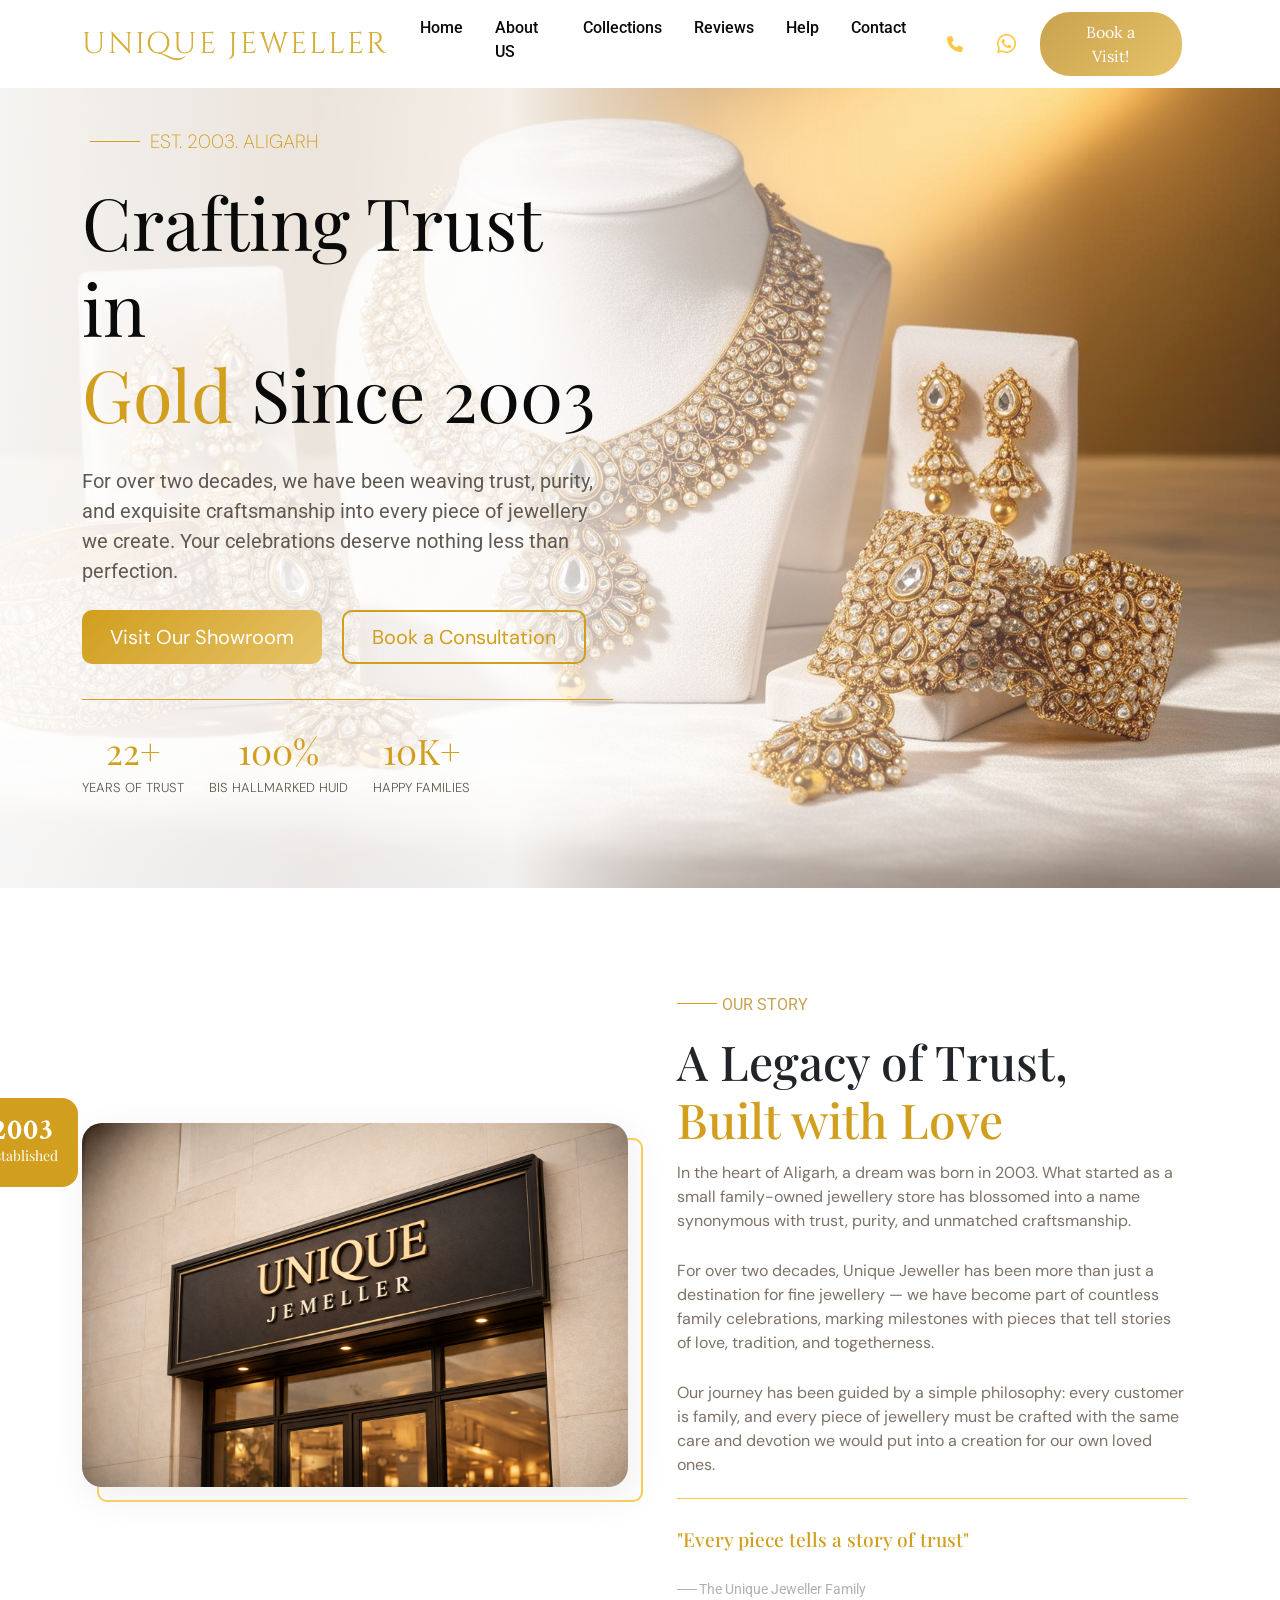
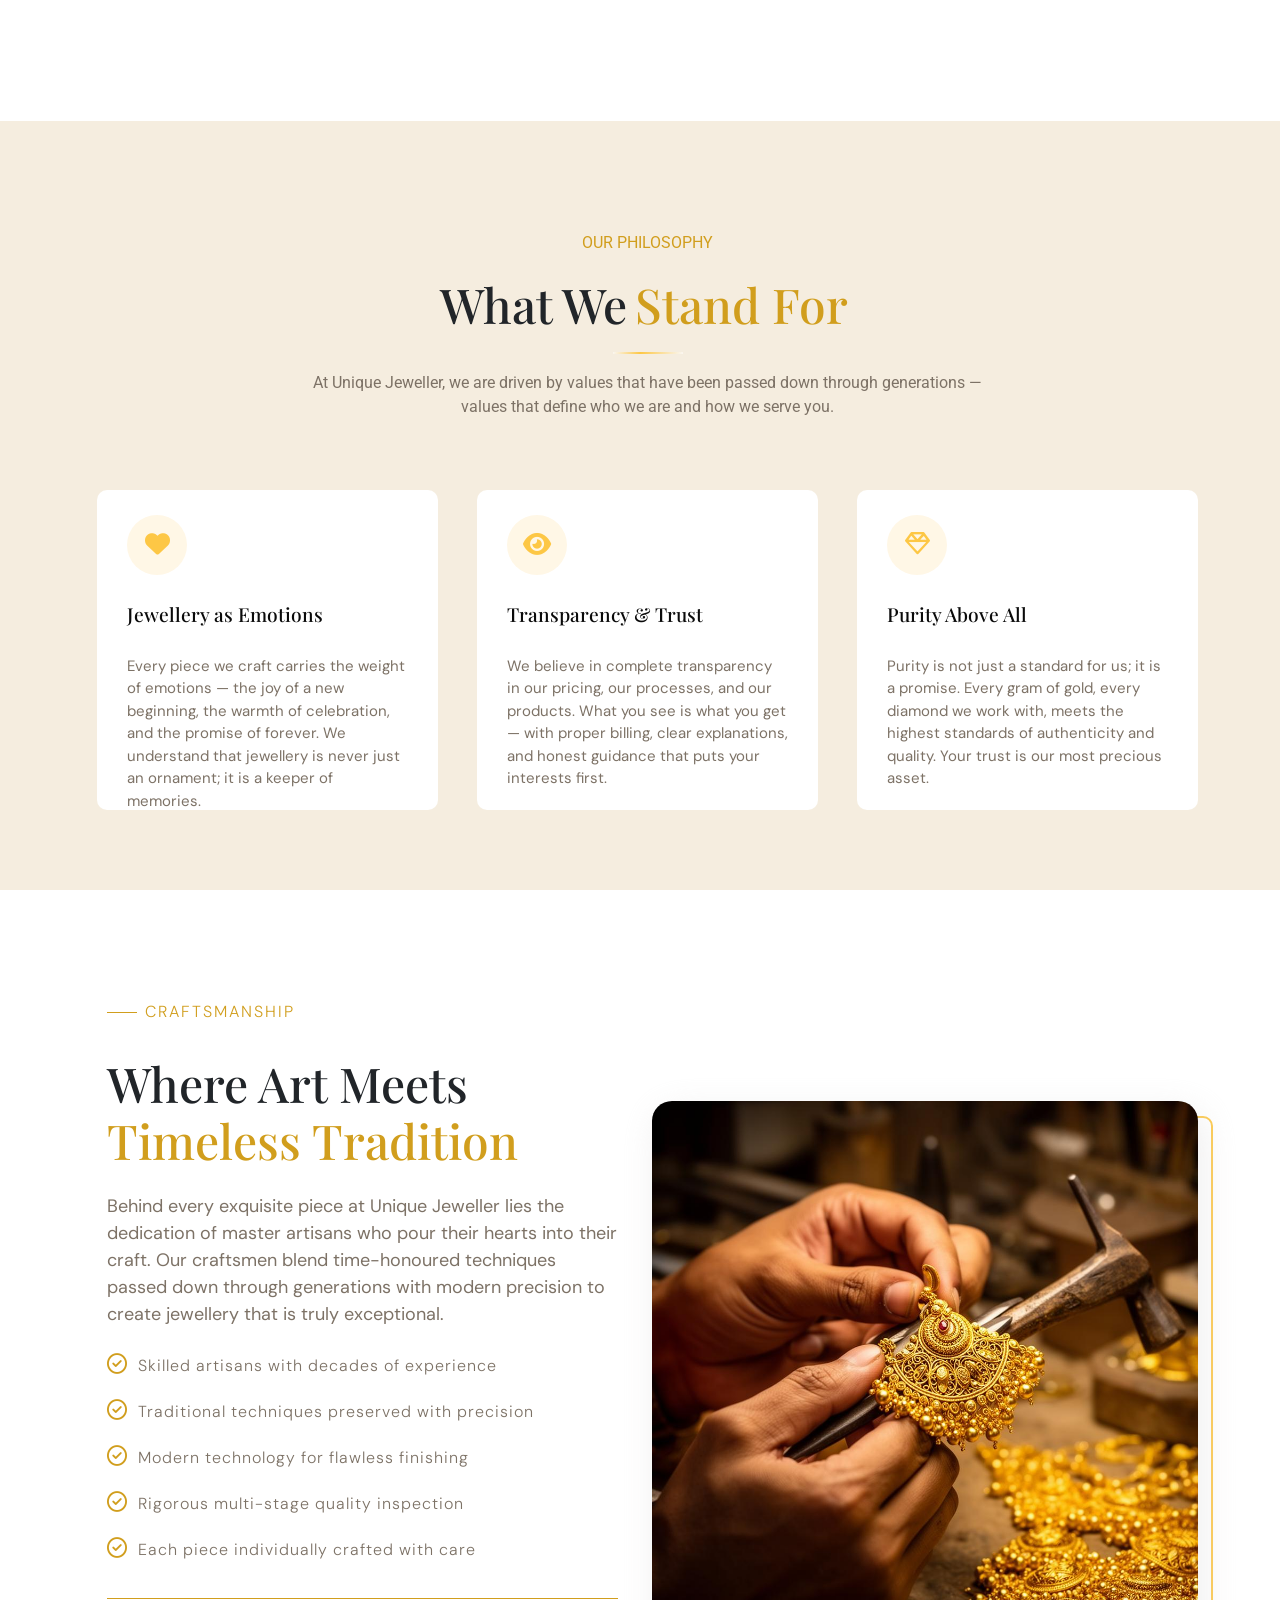
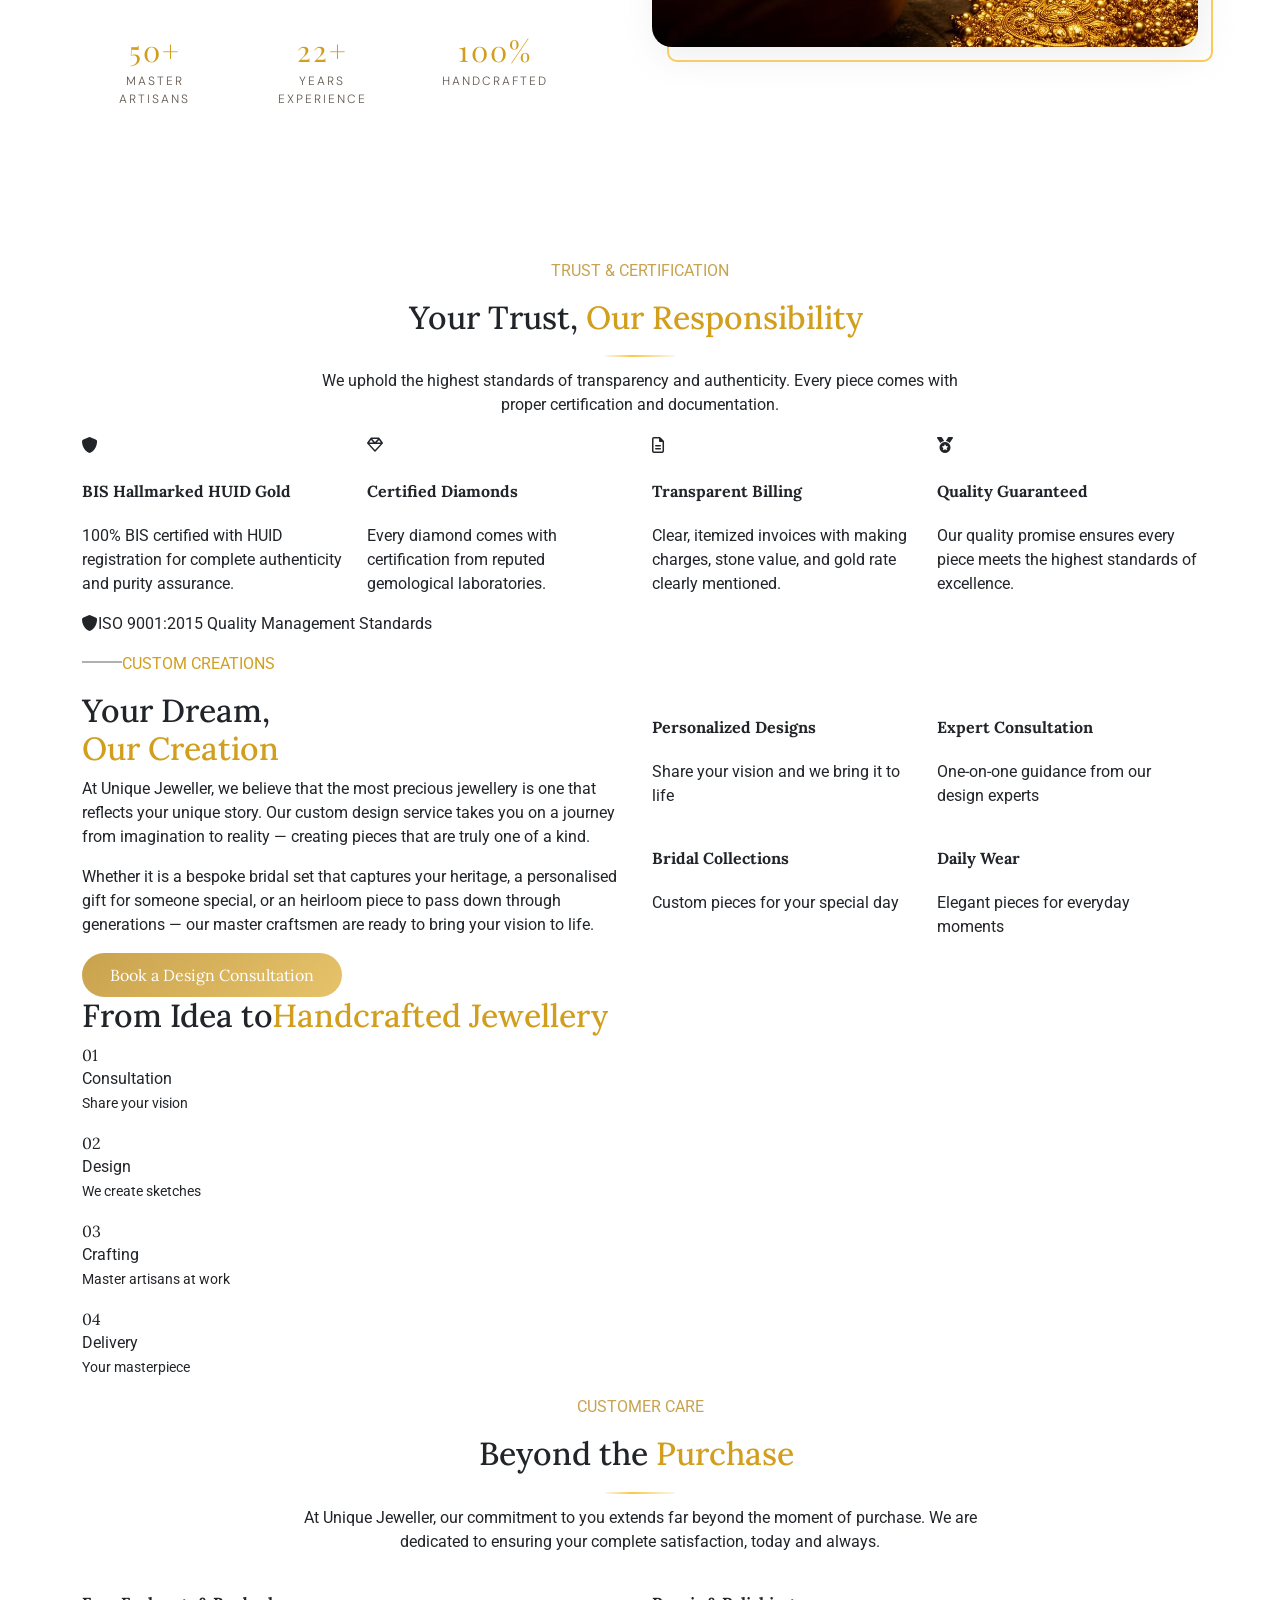
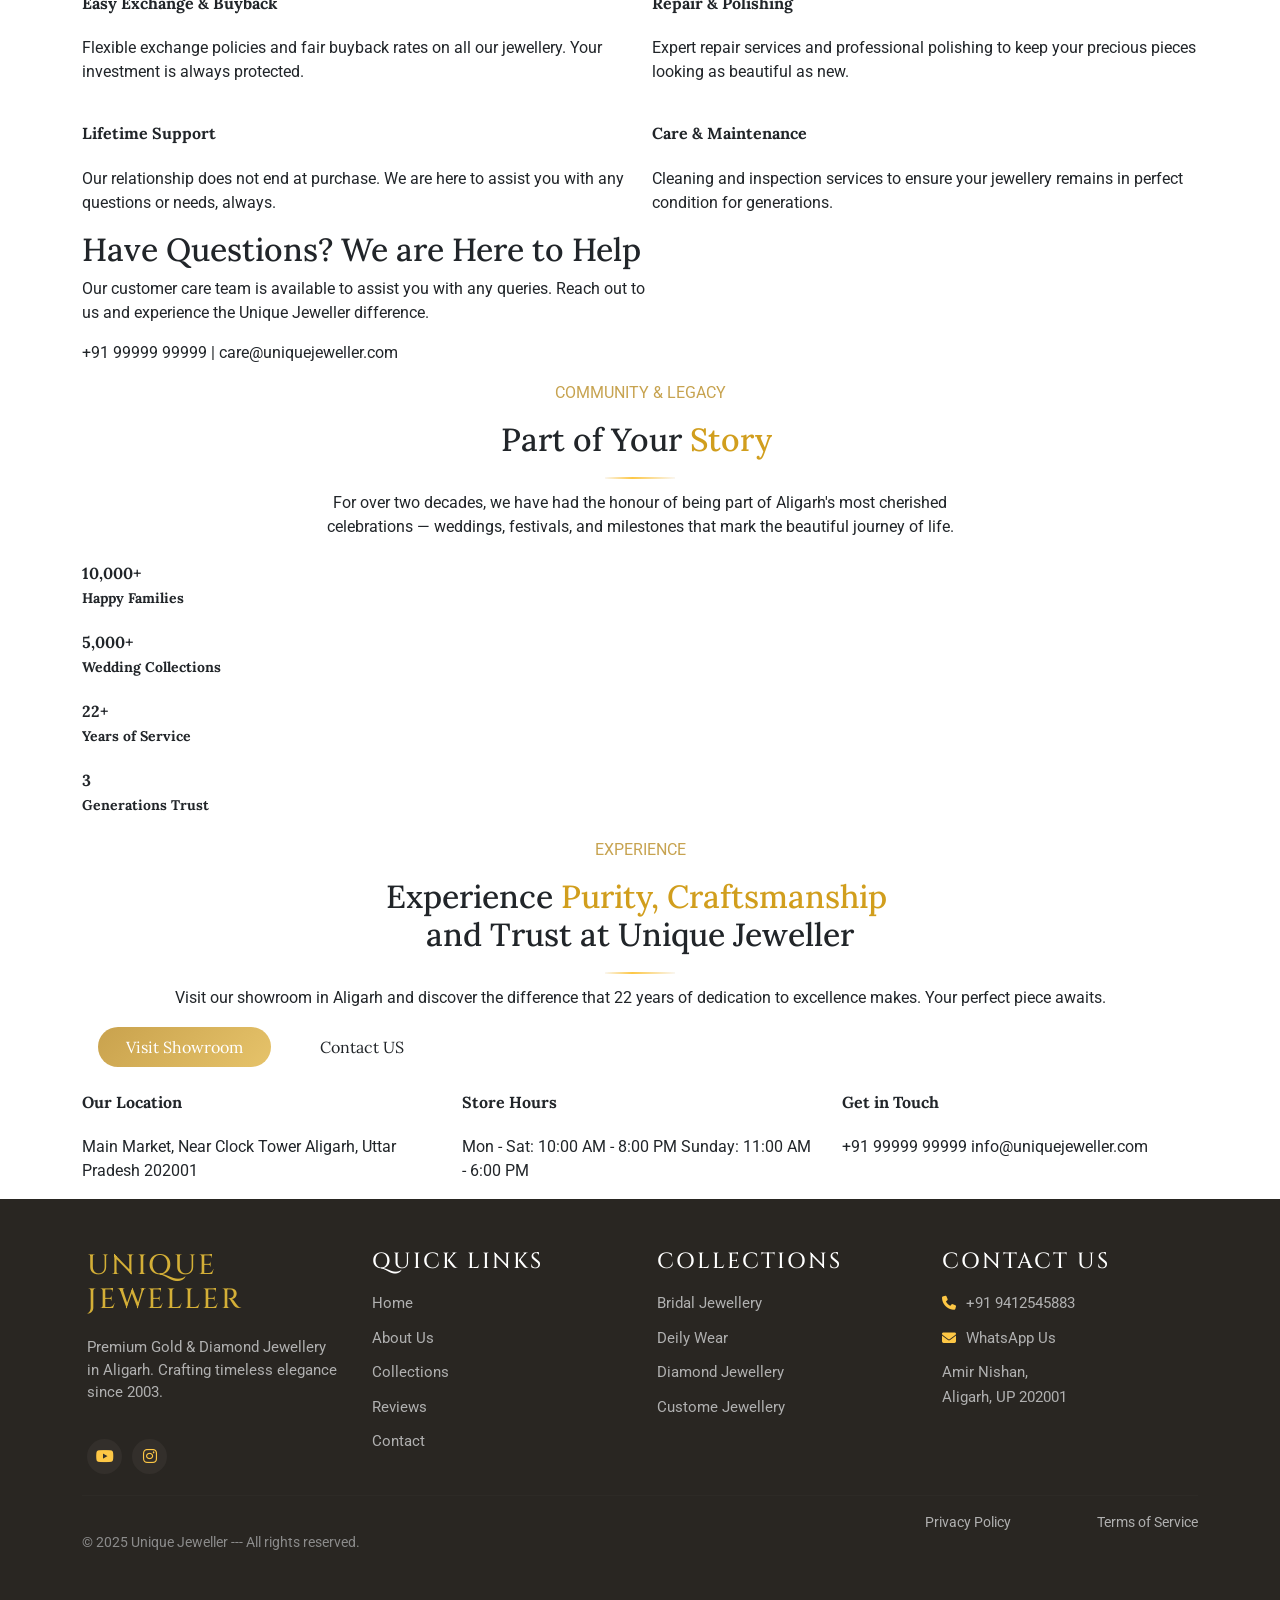
==== aboutus.html @ 2f1a4402 "new update" ====
<!DOCTYPE html>
<html lang="en">

<head>
  <meta charset="UTF-8">
  <meta name="viewport" content="width=device-width, initial-scale=1.0">
  <title>Unique Jeweller</title>
  <!-- bootstrap css  -->
  <link rel="stylesheet" href="./css/bootstrap.min.css">
  <!-- Font Awesome CDN  -->
  <link rel="stylesheet" href="https://cdnjs.cloudflare.com/ajax/libs/font-awesome/6.5.1/css/all.min.css">
  <!-- Custome CSS  -->
  <link rel="stylesheet" href="./css/style.css">
  <!-- Google Font  -->
  <link href="https://fonts.googleapis.com/css2?family=Cinzel:wght@400;600;700&family=Lora:wght@400;500&display=swap"
    rel="stylesheet">
  <!-- <link rel="preconnect" href="https://fonts.googleapis.com"> -->
  <link rel="preconnect" href="https://fonts.gstatic.com" crossorigin>
  <link
    href="https://fonts.googleapis.com/css2?family=Playfair+Display:ital,wght@0,400..900;1,400..900&family=Roboto:ital,wght@0,100..900;1,100..900&display=swap"
    rel="stylesheet">
  <link
    href="https://fonts.googleapis.com/css2?family=Crimson+Text:ital,wght@0,400;0,600;0,700;1,400;1,600;1,700&family=Pacifico&family=Playfair+Display:ital,wght@0,400..900;1,400..900&family=Roboto:ital,wght@0,100..900;1,100..900&display=swap"
    rel="stylesheet">

</head>

<body>
  <!-- Navbar  -->
  <nav class="navbar navbar-expand-lg fixed-top menu">
    <div class="container">
      <!-- logo -->
      <a class="navbar-brand logo" href="index.html">Unique Jeweller</a>
      <!-- toggle button -->
      <button class="navbar-toggler shadow-none border-0" type="button" data-bs-toggle="offcanvas"
        data-bs-target="#offcanvasNavbar" aria-controls="offcanvasNavbar" aria-label="Toggle navigation">
        <span class="navbar-toggler-icon"></span>
      </button>
      <!-- sidebar  -->
      <div class="offcanvas sidebar offcanvas-start" tabindex="-1" id="offcanvasNavbar"
        aria-labelledby="offcanvasNavbarLabel">
        <!-- sidebar header  -->
        <div class="offcanvas-header text-dark border-bottom">
          <h5 class="offcanvas-title logo" id="offcanvasNavbarLabel">Unique Jeweller</h5>
          <button type="button" class="btn-close golden" data-bs-dismiss="offcanvas" aria-label="Close"></button>
        </div>
        <!-- sidebar body  -->
        <div class="offcanvas-body">
          <ul class="navbar-nav justify-content-center flex-grow-1 pe-3">
            <li class="nav-item">
              <a class="nav-link mx-2" href="https://www.uniquejeweller.in">Home</a>
            </li>
            <li class="nav-item">
              <a class="nav-link mx-2" href="#aboutus">About US</a>
            </li>
            <li class="nav-item">
              <a class="nav-link mx-2" href="collections.html">Collections</a>
            </li>
            <li class="nav-item">
              <a class="nav-link mx-2" href="#reviews">Reviews</a>
            </li>
            <li class="nav-item">
              <a class="nav-link mx-2" href="#help">Help</a>
            </li>
            <li class="nav-item">
              <a class="nav-link mx-2" href="#contact">Contact</a>
            </li>
          </ul>
          <div class="d-flex align-items-lg-center justify-content-lg-center">
            <a href="tel:+919412545883" class="golden-icon d-flex justify-content-center align-items-center"
              type="submit">
              <i class="fa-solid fa-phone"></i>
            </a>
            <a href="https://wa.me/+919412545883?text=Hello%20Unique%20Jeweller,%20I%20want%20to%20enquire%20about%20jewellery"
              class="ms-3 golden-icon d-flex justify-content-center align-items-center" type="submit"
              style="font-size: 22px;">
              <i class="fa-brands fa-whatsapp"></i>
            </a>
          </div>
          <div class="d-flex align-items-lg-center justify-content-lg-center my-md-1 my-4">
            <a href="bookappointment.html" class="btn btn-golden mx-3 py-2">Book a Visit!</a>
          </div>
        </div>
      </div>
  </nav>
  <!-- Navbar End -->
  <!-- About Hero Section  -->
  <section class="about-hero">
    <div class="container about-container">
      <div class="row align-items-center">
        <div class="col-lg-6">
          <div class="about-hero-content">
            <p class="text-uppercase est"><span class="line"></span>Est. 2003. Aligarh</p>
            <h1 class="display-4 mb-4 golden">
              Crafting Trust in <br><span class="golden">Gold</span> Since 2003
            </h1>

            <p class="lead mb-4">
              For over two decades, we have been weaving trust, purity, and exquisite craftsmanship into every piece of
              jewellery we create. Your celebrations deserve nothing less than perfection.
            </p>

            <a href="https://www.google.com/maps/dir//Amir+Nishan,+Aligarh,+Uttar+Pradesh+202001/@30.3303503,78.0081109,15z/data=!4m8!4m7!1m0!1m5!1m1!1s0x3974a5ba114ba531:0xa2ebaacaaf89fecf!2m2!1d78.0837844!2d27.9034985?entry=ttu&g_ep=EgoyMDI1MTIwOS4wIKXMDSoASAFQAw%3D%3D"
              class="btn btn-golden me-3">Visit Our Showroom</a>
            <a href="./bookappointment.html" class="btn btn-outline-golden">Book a Consultation</a>
            <div class="bis">
              <p><span>22+</span><br>Years of Trust</p>
              <p><span>100%</span><br>bis hallmarked huid</p>
              <p><span>10K+</span><br>Happy Families</p>
            </div>

          </div>
        </div>
      </div>
    </div>
  </section>
  <!-- Hero Section End  -->
  <!-- about why choose us -->
  <section class="about-why-choose-us" id="aboutus">
    <div class="container">
      <div class="row d-flex align-items-center">
        <div class="col-lg-6 ">
          <div class="image-box position-relative">
            <img src="./images/firm.png" alt="Firm Unique Jeweller image">
            <div class="badge-top">
              <h5 class="mb-0 fw-bold">2003</h5>
              <small>Established</small>
            </div>
          </div>
        </div>
        <div class="col-lg-6">
          <div class="about-text">
            <p class="text-uppercase text-right golden"><span></span>Our Story</p>
            <h2 class="">A Legacy of Trust,<br><span class="dark-golden">Built with Love</span></h2>
            <div class="about-text-one">
              <p>In the heart of Aligarh, a dream was born in 2003. What started as a small family-owned jewellery store
                has blossomed into a name synonymous with trust, purity, and unmatched craftsmanship.</p>
              <p>For over two decades, Unique Jeweller has been more than just a destination for fine jewellery — we
                have become part of countless family celebrations, marking milestones with pieces that tell stories of
                love, tradition, and togetherness.</p>
              <p>Our journey has been guided by a simple philosophy: every customer is family, and every piece of
                jewellery must be crafted with the same care and devotion we would put into a creation for our own loved
                ones.</p>
            </div>
            <div class="about-text-two">
              <h4>"Every piece tells a story of trust"</h4>
              <p><span></span>The Unique Jeweller Family</p>
            </div>
          </div>
        </div>
      </div>
    </div>
  </section>
  <!--about why choose us end -->

  <!-- Our Philosophy Start -->
  <section class="our-philosophy" id="reviews">
    <div class="container">
      <div class="our-philosophy-text text-center">
        <p class="text-uppercase golden">Our Philosophy</p>
        <h2 class="">What We<span class="dark-golden mx-2">Stand For</span></h2>
        <span class="golden-light-line"></span>
        <p class="para">At Unique Jeweller, we are driven by values that have been passed down through generations —
          <br>values that define who we are and how we serve you.
        </p>
      </div>
      <div class="row">
        <div class="col-md-4">
          <div class="our-philosophy-item">
            <span><i class="fa-solid fa-heart"></i></span>
            <h4>Jewellery as Emotions</h4>
            <p>Every piece we craft carries the weight of emotions — the joy of a new beginning, the warmth of
              celebration, and the promise of forever. We understand that jewellery is never just an ornament; it is a
              keeper of memories.</p>
            <div class="b-line"></div>
          </div>
        </div>

        <div class="col-md-4">
          <div class="our-philosophy-item">
            <span><i class="fa-solid fa-eye"></i></span>
            <h4>Transparency & Trust</h4>
            <p>We believe in complete transparency in our pricing, our processes, and our products. What you see is what
              you get — with proper billing, clear explanations, and honest guidance that puts your interests first.</p>
            <div class="b-line"></div>
          </div>
        </div>

        <div class="col-md-4">
          <div class="our-philosophy-item">
            <span><i class="fa-regular fa-gem"></i></span>
            <h4>Purity Above All</h4>
            <p>Purity is not just a standard for us; it is a promise. Every gram of gold, every diamond we work with,
              meets the highest standards of authenticity and quality. Your trust is our most precious asset.</p>
            <div class="b-line"></div>
          </div>
        </div>
      </div>
    </div>
  </section>
  <!-- Our Philosophy End -->
  <!-- craftsmanship start -->
  <section class="craftsmanship">
    <div class="container">
      <div class="row d-flex align-items-center">
        <div class="col-lg-6">
          <div class="craftsmanship-text">
            <p class="text-uppercase text-right dark-golden"><span class="line"></span>Craftsmanship</p>
            <h2 class="">Where Art Meets<br><span class="dark-golden">Timeless Tradition</span></h2>
            <p class="para">Behind every exquisite piece at Unique Jeweller lies the dedication of master artisans who
              pour their hearts into their craft. Our craftsmen blend time-honoured techniques passed down through
              generations with modern precision to create jewellery that is truly exceptional.</p>
            <div class="craftsmanship-text-one">
              <p><span><i class="fa-regular fa-circle-check"></i></span>Skilled artisans with decades of experience</p>
              <p><span><i class="fa-regular fa-circle-check"></i></span>Traditional techniques preserved with precision
              </p>
              <p><span><i class="fa-regular fa-circle-check"></i></span>Modern technology for flawless finishing</p>
              <p><span><i class="fa-regular fa-circle-check"></i></span>Rigorous multi-stage quality inspection</p>
              <p><span><i class="fa-regular fa-circle-check"></i></span>Each piece individually crafted with care</p>
            </div>
            <div class="craftsmanship-text-two">
              <p><span>50+</span><br>Master Artisans</p>
              <p><span>22+</span><br>Years Experience</p>
              <p><span>100%</span><br>Handcrafted</p>
            </div>
          </div>
        </div>
        <div class="col-lg-6 ">
          <div class="image-box position-relative">
            <img src="./images/artisan-crafting.jpg" alt="Firm Unique Jeweller image">
          </div>
        </div>
      </div>
    </div>
  </section>
  <!-- craftsmanship end -->
  <!-- Trust Start  -->
  <section class="trust" id="reviews">
    <div class="container">
      <div class="trust-text text-center">
        <p class="text-uppercase golden">Trust & Certification</p>
        <h2 class="">Your Trust,<span class="dark-golden mx-2">Our Responsibility</span></h2>
        <span class="golden-light-line"></span>
        <p class="para">We uphold the highest standards of transparency and authenticity. Every piece comes with
          <br>proper certification and documentation.
        </p>
      </div>
      <div class="row">
        <div class="col-md-3">
          <div class="trust-item">
            <span><i class="fa-solid fa-shield"></i></span>
            <h4>BIS Hallmarked HUID Gold</h4>
            <p>100% BIS certified with HUID registration for complete authenticity and purity assurance.</p>
          </div>
        </div>

        <div class="col-md-3">
          <div class="trust-item">
            <span><i class="fa-regular fa-gem"></i></span>
            <h4>Certified Diamonds</h4>
            <p>Every diamond comes with certification from reputed gemological laboratories.</p>
          </div>
        </div>

        <div class="col-md-3">
          <div class="trust-item">
            <span><i class="fa-regular fa-file-lines"></i></span>
            <h4>Transparent Billing</h4>
            <p>Clear, itemized invoices with making charges, stone value, and gold rate clearly mentioned.</p>
          </div>
        </div>

        <div class="col-md-3">
          <div class="trust-item">
            <span><i class="fa-solid fa-medal"></i></span>
            <h4>Quality Guaranteed</h4>
            <p>Our quality promise ensures every piece meets the highest standards of excellence.</p>
          </div>
        </div>
      </div>
      <div class="iso">
        <p><span><i class="fa-solid fa-shield"></i></span>ISO 9001:2015 Quality Management Standards</p>
      </div>
    </div>
  </section>
  <!-- Trust End  -->
  <!-- Creations Start -->
  <section class="creations">
    <div class="container">
      <div class="row d-flex align-items-center">
        <div class="col-lg-6">
          <div class="creations-text">
            <p class="text-uppercase text-right dark-golden"><span class="line"></span>Custom Creations</p>
            <h2 class="">Your Dream,<br><span class="dark-golden">Our Creation</span></h2>
            <div class="creations-text-one">
              <p>At Unique Jeweller, we believe that the most precious jewellery is one that reflects your unique story.
                Our custom design service takes you on a journey from imagination to reality — creating pieces that are
                truly one of a kind.</p>
              <p>Whether it is a bespoke bridal set that captures your heritage, a personalised gift for someone
                special, or an heirloom piece to pass down through generations — our master craftsmen are ready to bring
                your vision to life.</p>
            </div>
          </div>
          <a href="" class="btn btn-golden">Book a Design Consultation</a>
        </div>
        <div class="col-lg-6 ">
          <div class="row">
            <div class="col-md-6">
              <div class="creations-box-item">
                <span><i></i></span>
                <h4>Personalized Designs</h4>
                <p>Share your vision and we bring it to life</p>
              </div>
            </div>
            <div class="col-md-6">
              <div class="creations-box-item">
                <span><i></i></span>
                <h4>Expert Consultation</h4>
                <p>One-on-one guidance from our design experts</p>
              </div>
            </div>
          </div>
          <div class="row">
            <div class="col-md-6">
              <div class="creations-box-item">
                <span><i></i></span>
                <h4>Bridal Collections</h4>
                <p>Custom pieces for your special day</p>
              </div>
            </div>
            <div class="col-md-6">
              <div class="creations-box-item">
                <span><i></i></span>
                <h4>Daily Wear</h4>
                <p>Elegant pieces for everyday moments</p>
              </div>
            </div>
          </div>
        </div>
      </div>
      <div class="creations-process">
        <h2 class="">From Idea to<span class="dark-golden">Handcrafted Jewellery</span></h2>
        <div class="process-bar">
          <div class="process-item">
            <span>01</span>
            <p>Consultation <br><small>Share your vision</small></p>
          </div>
          <div class="process-item">
            <span>02</span>
            <p>Design<br><small>We create sketches</small></p>
          </div>
          <div class="process-item">
            <span>03</span>
            <p>Crafting<br><small>Master artisans at work</small></p>
          </div>
          <div class="process-item">
            <span>04</span>
            <p>Delivery<br><small>Your masterpiece</small></p>
          </div>
        </div>
      </div>
    </div>
  </section>
  <!-- Creations End -->

  <!-- Customer care Start -->
  <section class="customer-care">
    <div class="container">
      <div class="customer-care-text text-center">
        <p class="text-uppercase golden">Customer Care</p>
        <h2 class="">Beyond the<span class="dark-golden mx-2">Purchase</span></h2>
        <span class="golden-light-line"></span>
        <p class="para">At Unique Jeweller, our commitment to you extends far beyond the moment of purchase. We are<br>
          dedicated to ensuring your complete satisfaction, today and always.</p>
      </div>
      <div class="row">
        <div class="col-md-6">
          <div class="customer-care-item">
            <span><i></i></span>
            <div>
              <h4>Easy Exchange & Buyback</h4>
              <p>Flexible exchange policies and fair buyback rates on all our jewellery. Your investment is always protected.</p>
            </div>
          </div>
        </div>
         <div class="col-md-6">
          <div class="customer-care-item">
            <span><i></i></span>
            <div>
              <h4>Repair & Polishing</h4>
              <p>Expert repair services and professional polishing to keep your precious pieces looking as beautiful as new.</p>
            </div>
          </div>
        </div>
      </div>
      <div class="row">
        <div class="col-md-6">
          <div class="customer-care-item">
            <span><i></i></span>
            <div>
              <h4>Lifetime Support</h4>
              <p>Our relationship does not end at purchase. We are here to assist you with any questions or needs, always.</p>
            </div>
          </div>
        </div>
         <div class="col-md-6">
          <div class="customer-care-item">
            <span><i></i></span>
            <div>
              <h4>Care & Maintenance</h4>
              <p>Cleaning and inspection services to ensure your jewellery remains in perfect condition for generations.</p>
            </div>
          </div>
        </div>
      </div>
      <div class="customer-care-box">
        <h2>Have Questions? We are Here to Help</h2>
        <p>Our customer care team is available to assist you with any queries. Reach out to <br>us and experience the Unique Jeweller difference.</p>
        <p><span></span>+91 99999 99999 | care@uniquejeweller.com</p>
      </div>
    </div>
    </div>
  </section>
  <!-- Customer care End -->

  <!-- Legacy Start -->
  <section class="legacy">
    <div class="container">
      <div class="customer-care-text text-center">
        <p class="text-uppercase golden">Community & Legacy</p>
        <h2 class="">Part of Your<span class="dark-golden mx-2">Story</span></h2>
        <span class="golden-light-line"></span>
        <p class="para">For over two decades, we have had the honour of being part of Aligarh's most cherished <br>celebrations — weddings, festivals, and milestones that mark the beautiful journey of life.</p>
      </div>
      <div class="legacy-number">
        <h4>10,000+<br><small>Happy Families</small></h4>
        <h4>5,000+<br><small>Wedding Collections</small></h4>
        <h4>22+<br><small>Years of Service</small></h4>
        <h4>3<br><small>Generations Trust</small></h4>
      </div>
    </div>
  </section>
  <!-- Legacy End -->
   <!-- Experience Start -->
    <section class="experience">
    <div class="container">
      <div class="experience-text text-center">
        <p class="text-uppercase golden">Experience</p>
        <h2 class="">Experience<span class="dark-golden mx-2">Purity, Craftsmanship</span><br>and Trust at Unique Jeweller</h2>
        <span class="golden-light-line"></span>
        <p class="para">Visit our showroom in Aligarh and discover the difference that 22 years of dedication to excellence makes. Your perfect piece awaits.</p>
      </div>
      <div class="experience-btn">
        <a href="bookappointment.html" class="btn btn-golden mx-3 py-2">Visit Showroom</a>
        <a href="bookappointment.html" class="btn btn-golden-outline mx-3 py-2">Contact US</a>
      </div>
      <div class="row">
        <div class="col-md-4">
          <div class="experiance-item">
            <span></span>
            <h4>Our Location</h4>
            <p>Main Market, Near Clock Tower
Aligarh, Uttar Pradesh 202001</p>
          </div>
        </div>
        <div class="col-md-4">
          <div class="experiance-item">
            <span></span>
            <h4>Store Hours</h4>
            <p>Mon - Sat: 10:00 AM - 8:00 PM
Sunday: 11:00 AM - 6:00 PM</p>
          </div>
        </div>
        <div class="col-md-4">
          <div class="experiance-item">
            <span></span>
            <h4>Get in Touch</h4>
            <p>+91 99999 99999
info@uniquejeweller.com</p>
          </div>
        </div>
      </div>
    </div>
  </section>
   <!-- Experience End -->

  <!-- footer  -->
  <section class="footer">
    <div class="container">
      <div class="row">
        <div class="col-lg-3 col-md-6">
          <div class="footer-item">
            <h2>Unique Jeweller</h2>
            <p>Premium Gold & Diamond Jewellery in Aligarh. Crafting timeless elegance since 2003.</p>
            <div class="d-flex align-item center">
              <a href="https://www.youtube.com/@uniquejeweller"
                class="golden-icon d-flex justify-content-center align-items-center"><i
                  class="fa-brands fa-youtube"></i></a>
              <a href="https://www.instagram.com/uniquejewellerofficial/"
                class="golden-icon d-flex justify-content-center align-items-center"><i
                  class="fa-brands fa-instagram"></i></a>
            </div>
          </div>
        </div>

        <div class="col-lg-3 col-md-6">
          <div class="footer-item">
            <h3>Quick Links</h3>
            <ul>
              <li><a href="#">Home</a></li>
              <li><a href="#">About Us</a></li>
              <li><a href="#">Collections</a></li>
              <li><a href="#">Reviews</a></li>
              <li><a href="#">Contact</a></li>
            </ul>
          </div>
        </div>

        <div class="col-lg-3 col-md-6">
          <div class="footer-item">
            <h3>Collections</h3>
            <ul>
              <li><a href="collections.html">Bridal Jewellery</a></li>
              <li><a href="collections.html">Deily Wear</a></li>
              <li><a href="collections.html">Diamond Jewellery</a></li>
              <li><a href="collections.html">Custome Jewellery</a></li>
            </ul>
          </div>
        </div>

        <div class="col-lg-3 col-md-6">
          <div class="footer-item">
            <h3>Contact Us</h3>
            <ul>
              <li><i class="fa-solid fa-phone"></i><a href="#">+91 9412545883</a></li>
              <li><i class="fa-solid fa-envelope"></i><a href="#">WhatsApp Us</a></li>
              <li><a href="#">Amir Nishan, <br>Aligarh, UP 202001</a></li>
            </ul>
          </div>
        </div>
      </div>
      <hr>
      <div class="copy-right d-md-flex justify-content-between">
        <p class="text-center">© 2025 Unique Jeweller --- All rights reserved.</p>
        <div class="d-md-flex justify-content-center">
          <a href="#" class="mx-md-3">Privacy Policy</a>
          <a href="#">Terms of Service</a>
        </div>
      </div>
    </div>
  </section>

  <!-- footer end -->


  <script src="./js/bootstrap.min.js"></script>
  <script>
    const sections = document.querySelectorAll("section");
    const navLinks = document.querySelectorAll(".nav-link");

    window.addEventListener("scroll", () => {
      let current = "";

      sections.forEach(section => {
        const sectionTop = section.offsetTop - 100;
        if (pageYOffset >= sectionTop) {
          current = section.getAttribute("id");
        }
      });

      navLinks.forEach(link => {
        link.classList.remove("active");
        if (link.getAttribute("href") === "#" + current) {
          link.classList.add("active");
        }
      });
    });

    document.querySelectorAll('.nav-link').forEach(link => {
      link.addEventListener('click', () => {
        const navbarCollapse = document.querySelector('.navbar-collapse');
        if (navbarCollapse.classList.contains('show')) {
          new bootstrap.Collapse(navbarCollapse).toggle();
        }
      });
    });

    var tooltipTriggerList = [].slice.call(document.querySelectorAll('[data-bs-toggle="tooltip"]'))
    var tooltipList = tooltipTriggerList.map(function (tooltipTriggerEl) {
      return new bootstrap.Tooltip(tooltipTriggerEl)
    })
  </script>
</body>

</html>
---- css/style.css ----
/* ===================== */
/* COMMOM CSS */
@import url('https://fonts.googleapis.com/css2?family=Playfair+Display:ital,wght@0,400;0,500;0,600;0,700;1,400;1,500&family=DM+Sans:ital,wght@0,300;0,400;0,500;0,600;0,700;1,400&display=swap');
:root {
  --main-color: #d4af37;
  --secondary-color: #FAF7F2;
  --third-color: #FAF7F2;
  --fourth-color: #FDC745;
  --fourth-dark-color: #d19e1d;
  --fifth-color: #D3D3D3;
  --sixth-color: #ffffff;
  --light-dark-color: #7d7266;
  --dark-color: #0A0A0A;
  --vlight-dark-color: #B0B0B0;
    /* Fonts */
    --font-serif: 'Playfair Display', Georgia, serif;
    --font-sans: 'DM Sans', system-ui, sans-serif;
}
html {
  scroll-behavior: smooth;
}

body {
  font-family: 'Lora', serif;
  background-color: #ffffff;
  box-sizing: border-box;
}
.golden{
  color:#c7a350;
}
.dark-golden{
  color: var(--fourth-dark-color);
}
a,
a:hover,
a:focus {
  text-decoration: none;
  outline: none;
}

p {
  font-family: "Roboto", sans-serif;
}
.icon {
  padding: 7px 13px;
  font-size: 17px;
  font-weight: 500;
  border-radius: 50%;
  border: 0;
  background-color: #FFF7E6;
  color: var(--fourth-color);
}
.line {
  width: 40px;
  height: 2px;
  position: relative;
  bottom: 6px;
  background-color: var(--vlight-dark-color);
  display: inline-block;
}

.btn:focus,
button:focus {
  outline: none;
}

.menu {
  list-style: none;
  background-color: var(--sixth-color);
}

.menu .logo {
  color: var(--main-color);
  font-family: 'Cinzel', serif;
  font-size: 30px;
  text-transform: uppercase;
  letter-spacing: 2px;
}

.menu li a {
  font-family: "Roboto", sans-serif;
  font-weight: 500;
  color: #0A0A0A;
}

.menu li a:hover {
  color: var(--main-color);
}


.golden-icon {
  height: 35px;
  width: 35px;
  border-radius: 50%;
  border: 0;
  background-color: var(--sixth-color);
  color: var(--fourth-color);
}

.golden-icon:hover {
  background-color: #FFF7E6;
  color: var(--fourth-color);
  border-radius: 50%;
}

.btn-golden {
  background: linear-gradient(135deg, #c9a24d, #e6c36a);
  color: #fff;
  padding: 10px 28px;
  border-radius: 30px;
  border: none;
}

.btn-golden:hover {
  background: linear-gradient(135deg, #b8923e, #d4b25f);
  color: #fff;
}

.btn-outline-golden {
  border: 2px solid #c9a24d;
  color: #c9a24d;
  padding: 10px 26px;
  border-radius: 30px;
}

.btn-outline-golden:hover {
  background: #c9a24d;
  color: #fff;
}

.btn-dark-golden {
  background: #966919;
  color: #fff;
  padding: 8px 14px;
  border-radius: 8px;
  border: none;
}

.btn-dark-golden:hover {
  background: #d4b25f;
  color: #fff;
}

.navbar-toggler-icon {
  background-image: url("data:image/svg+xml,%3Csvg xmlns='http://www.w3.org/2000/svg' viewBox='0 0 30 30'%3E%3Cpath stroke='%23d4af37' stroke-width='2' stroke-linecap='round' d='M4 7h22M4 15h22M4 23h22'/%3E%3C/svg%3E");
}

.btn-close {
  filter: invert(75%) sepia(60%) saturate(500%) hue-rotate(10deg);
}



@media(max-width: 768px) {
  .menu {
    padding-top: 10px;
  }

  .menu .logo {
    font-size: 1.5rem;
  }

  .sidebar {
    background-color: rgba(250, 247, 242, 0.808);
    backdrop-filter: blur(12px);
    -webkit-backdrop-filter: blur(12px);
  }
}

/* hero section  */
.hero {
  margin-top: 78px;
  /* fixed navbar space */
  background-image: url("../images/hero-banner.png");
  background-size: cover;
  background-position: center right;
  /* model right side */
  background-repeat: no-repeat;
  height: 90vh;

  display: flex;
  align-items: center;
}

.hero-content {
  background: rgba(255, 255, 255, 0.75);
  /* luxury glass effect */
  padding: 40px;
  border-radius: 12px;
  max-width: 600px;
}

.hero-content h1 {
  font-size: 85px;
  font-weight: 700;
  color: var(--dark-color);
  font-family: "Crimson Text", serif;
  font-weight: 600;
  font-style: normal;
  line-height: 78px;
  letter-spacing: 5px;
}

.hero-content h1 span {
  color: var(--fourth-color);
}

.hero-content p {
  font-size: 20px;
  color: var(--vlight-dark-color);
  font-weight: 400;
}

.hero-content p .line {
  width: 40px;
  height: 2px;
  position: relative;
  bottom: 6px;
  background-color: var(--vlight-dark-color);
  display: inline-block;
}
.hero-content .bis{
  margin-top: 20px;
  padding: 0;
}
.hero-content .bis p{
  font-size: 14px;
}
.hero-content p .icon {
  padding: 13px;
  margin-left: 8px;
  margin-right: 8px;
  font-size: 17px;
  font-weight: 500;
  border-radius: 50%;
  border: 0;
  background-color: #FFF7E6;
  color: var(--fourth-color);
}

@media (max-width: 768px) {
  .hero {
    margin-top: 0;
    background-size: cover;
    background-position: center center;
    height: 100vh;
  }

  .hero-content {
    background: rgba(255, 255, 255, 0.89);
    padding: 20px;
    border-radius: 8px;
  }

  .hero-content h1 {
    font-size: 32px;
  }

  .hero-content p {
    font-size: 16px;
  }

  .btn {
    font-size: 12px;
  }

  .btn-golden {
    padding: 8px 20px;
  }

  .btn-outline-golden {
    padding: 8px 20px;
  }
  .hero-content p .icon {
    margin-left: 3px;
  }
  .hero-content .bis p{
    margin-top: 30px;
  }

}

/* hero section end  */
.key-hilight {
  background-color: var(--third-color);
}

.key-hilight-item {
  padding: 12px 0;
  margin: 8px 0;
}

.key-hilight-item h6 {
  margin-left: 12px;
}

/* Our Collections  */
/* .our-collections {
  background: #302c28;
background: linear-gradient(171deg, rgba(48, 44, 40, 1) 0%, rgba(46, 40, 34, 1) 39%, rgba(89, 78, 63, 1) 100%);
} */

.our-collections {
background: #292623;
background: linear-gradient(155deg, rgba(41, 38, 35, 1) 0%, rgba(48, 44, 40, 1) 39%, rgba(51, 46, 43, 0.95) 100%);
}
.heading-light{
  color: white;
  font-size: 3.5rem;
  text-align: center;
  font-family: "Crimson Text", serif;
}
.heading-darh{
  color: black;
  font-size: 3.5rem;
  text-align: center;
  font-family: "Crimson Text", serif;
}
.golden-dark-line{
  width: 70px;
  height: 2px;
  position: relative;
  bottom: 6px;
  background: #302c28;
  background: linear-gradient(112deg, rgba(48, 44, 40, 1) 0%, rgba(253, 199, 69, 1) 39%, rgba(48, 44, 40, 1) 100%);
  display: inline-block;
}
.golden-light-line{
  width: 70px;
  height: 2px;
  position: relative;
  bottom: 6px;
  background: #302c28;
  background: linear-gradient(112deg, rgb(250, 247, 242) 0%, rgba(253, 199, 69, 1) 39%, rgb(250, 247, 242) 100%);
  display: inline-block;
}
.our-collections p {
  color: #DFDBD8;
}

.our-collections .card {
  border-radius: 16px 16px 16px 16px;
  overflow: hidden;
  border: none;
  position: relative;
}

.our-collections .card .card-img-overlay{
  margin-top: 220px;
}

.our-collections .card img {
  border-radius: 16px 16px 16px 16px;
  min-height: 420px;
  height: 420px;
  object-fit: cover;
  filter: brightness(50%) contrast(100%);
  transition: all 0.5s linear;
}

.our-collections .card .btn {
  background-color:transparent;
  color: #ffffff;
  border: 1px solid #ffffff;
  border-radius: 30px;
  padding: 8px 20px;
  font-size: 14px;
  font-weight: 500;
  transition: all 0.3s ease-in-out;
  position: absolute;
  bottom: -40px;
  z-index: 1;
  overflow: hidden;
  transition: all 0.2s linear;
}
.our-collections .card:hover img{
  transform: scale(1.1);
}
.our-collections .card p{
  font-size: 14px;
  color: var(--vlight-dark-color);
  padding:5px 0;
}
.our-collections .card:hover .btn{
  border: 1px solid var(--fourth-color);
  color: var(--fourth-color);
  background-color: transparent;
  bottom: 10px;
}

.our-collections .card .card-body {
  min-height: auto;
  height: 220px;
}

/* Our Collections End  */
/* why choose us */
.why-choose-us{
  padding: 80px 0;
}
.why-choose-us p{
  font-weight: 500;
}
.why-choose-us .description{
  color: var(--vlight-dark-color);
}
.why-choose-us h1{
  font-size: 3.7rem;
  font-weight: 500;
  margin-bottom: 25px;
  font-family: "Crimson Text", serif;
}
.why-choose-us h6{
  font-family: "Roboto", sans-serif;
}

.why-choose-us-item{
  padding: 10px 10px;
  margin: 10px 0;
  border-radius: 10px;
  background-color: #ffffff;
  box-shadow: 5px 10px 35px #e4e2e298;
}
.image-box img {
  width: 100%;
  height: auto;
  object-fit: cover;
  border-radius: 20px;
  box-shadow: 5px 10px 35px #e4e2e298;
}

.badge-top {
  position: absolute;
  top: -25px;
  right: -50px;
  background: #e5b13a;
  color: #000;
  padding: 20px;
  border-radius: 16px;
  text-align: center;
}
.badge-top h5{
  font-size: 30px;
  font-weight: 700;
  letter-spacing: 1px;
  font-family: "Crimson Text", serif;
  line-height: 25px;
}
.badge-top h5 span{
  font-size: 40px;
}
.badge-top small{
   font-family: "Roboto", sans-serif;
   color: #272323;
}

.badge-bottom {
  position: absolute;
  bottom: -20px;
  left: -20px;
  background: #fff;
  padding: 18px;
  border-radius: 16px;
  box-shadow: 0 10px 25px rgba(0,0,0,0.1);
}

.badge-bottom h5{
  font-size: 40px;
  text-align: center;
  font-weight: 700;
  letter-spacing: 1px;
  font-family: "Crimson Text", serif;
  line-height: 25px;
  color: var(--fourth-color);
}

.badge-bottom small{
   font-family: "Roboto", sans-serif;
   color: var(--vlight-dark-color);
}

@media (max-width: 768px) {
  .why-choose-us{
    text-align: center;
  }
  .badge-top {
    position: relative;
    top: 0;
    right: 0;
    margin-top: 10px;
  }
  .badge-bottom {
    position: relative;
    bottom: 0;
    left: 0;
    margin-top: 10px;
    text-align: center;
  }

}
/* filter: drop-shadow(10px 15px 15px gray); */
/* why choose us End */
.customer-say {
  background: #f8f7f7;
  overflow: hidden;
}

.customer-say h1 {
  font-size: 3.7rem;
  font-weight: 500;
  margin-bottom: 25px;
  font-family: "Crimson Text", serif;
}

.customer-say .para {
  color: var(--vlight-dark-color);
  font-family: "Roboto", sans-serif;
  margin-bottom: 35px;
}

.customer-say .customer-say-item {
  padding: 15px 30px;
  margin: 10px 2px;
  border-radius: 20px;
  background-color: #ffffff;
  box-shadow: 5px 10px 35px #e4e2e298;
}

.customer-say .customer-say-item .stars{
  margin-bottom: 20px;
  margin-top: 10px;
}
.customer-say .customer-say-item p{
  font-size: 16px;
  color: var(--vlight-dark-color);
  font-family: "Roboto", sans-serif;
  height: 120px;
}

.customer-say .customer-say-item .c-box{
  border-top: 1px solid lightgray;
  padding-top: 15px;
}
.customer-say .customer-say-item span {
  display: inline-block;
  text-align: center;
  width: 40px;
  height: 40px;
  margin-left: 8px;
  margin-right: 8px;
  font-size: 17px;
  font-weight: 500;
  border-radius: 50%;
  border: 0;
  background-color: #FFF7E6;
  color: var(--fourth-color);
}

.customer-say .customer-say-item h6{
  line-height: 7px;
  margin-top: 6px;
}
.customer-say .customer-say-item small {
  color: var(--vlight-dark-color);
  font-family: "Roboto", sans-serif;
  font-size: 12px;
}
.customer-say .google-box{
  padding: 10px 20px;
  margin: 30px 0;
  border-radius: 20px;
  background-color: #ffffff;
  box-shadow: 5px 10px 35px #e4e2e298;
}

.customer-say .google-box h6 small{
  color: var(--vlight-dark-color);
  margin-right: 10px;
}
.customer-say .google-box h6{
  font-family: "Roboto", sans-serif;
  margin-top: 4px;
}
.customer-say .google-box h6 span{
  margin-left: 10px;
}

/* customer support */
.customer-support{
  background: #ffffff;
  overflow: hidden;
}
.support-accordian p{
  color: var(--fourth-color);
  font-family: "Roboto", sans-serif;
}
.support-accordian h1 {
  font-size: 3.5rem;
  font-weight: 500;
  margin-bottom: 15px;
  font-family: "Crimson Text", serif;
}

.support-accordian span{
  text-align: center;
  margin-bottom: 20px;
}

.support-accordian .accordion{
  border: none;
  border-radius: 10px;
}

.support-accordian .accordion .accordion-item{
  font-family: "Roboto", sans-serif;
  border: none;
  background-color: #ffffff;
  box-shadow: 5px 10px 35px #e4e2e298;
  margin-bottom: 10px;
  border-radius: 10px;
}
.support-accordian .accordion-button{
  border-radius: 8px;
}
.support-accordian .accordion .accordion-item h5{
  font-size: 16px;
  border: none;
}


.support-accordian .accordion .accordion-item p{
  color: var(--vlight-dark-color);
  font-size: 15px;
  padding: 8px 0px;
  margin-bottom: 0;
  font-family: "Roboto", sans-serif;
}

.support-accordian .accordion-button::after {
  background-image: url("data:image/svg+xml,%3Csvg xmlns='http://www.w3.org/2000/svg' fill='gold' viewBox='0 0 16 16'%3E%3Cpath fill-rule='evenodd' d='M1.5 5.5l6 6 6-6'/%3E%3C/svg%3E");
}
.accordion-button:not(.collapsed) {
  background-color: #ffffff;
  color: var(--main-color);
  border: none;
  box-shadow: none;
  font-family: "Roboto", sans-serif;
}
.support-accordian .accordion-button:hover {
  background-color: #f8f6f6;
}

.support-contact{
  background-color: #292623;
  padding: 50px 35px;
  border-radius: 20px;
  box-shadow: 5px 10px 35px #e4e2e298;
  margin-bottom: 20px;
  color: #fff;
}

.support-contact h1{
  font-weight: 600;
  margin-bottom: 15px;
  font-family: "Crimson Text", serif;
}

.support-contact p{
  font-size: 15px;
  color: var(--vlight-dark-color);
  font-family: "Roboto", sans-serif;
  margin-top: 20px;
  margin-bottom: 35px;
}

.support-contact .phone-box{
  padding: 15px 20px;
  background-color: #312e2b;
  border-radius: 15px;
  margin-bottom: 20px;
  color: #fff;
  cursor: pointer;
  
}

.support-contact .phone-box:hover{
  background-color: #2b2826;
}

.support-contact .phone-box .golden-icon{
  color: var(--fourth-color);
  background-color: #4b4641;
  width: 50px;
  height: 50px;
  border-radius: 50%
}

.support-contact .phone-box .c-box{
  margin-top: 15px;
  margin-left: 20px;
}

.support-contact .phone-box h6{
  line-height: 5px;
}
.support-contact .phone-box small{
  color: var(--vlight-dark-color);
  font-size: 14px;
  font-family: "Roboto", sans-serif;
}

.support-contact a{
  color: #fff;
  font-size: 15px;
  font-family: "Roboto", sans-serif;
}
.support-contact .btn-golden{
  margin-top: 30px;
  font-family: "Roboto", sans-serif;
  transition: all 0.3s linear;
  color: #292623;
  font-weight: 500;
}

.support-contact .btn-golden:hover{
  transform: scale(1.03);
}
/* Our Store */
.our-store{
  padding: 80px 0;
  background-color: #f8f7f7;
  overflow: hidden;
}
.our-store .our-store-text h1{
  font-size: 3.5rem;
  font-weight: 500;
  margin-bottom: 15px;
  font-family: "Crimson Text", serif;
}

.our-store .our-store-text p{
  font-size: 15px;
  color: var(--vlight-dark-color);
  font-family: "Roboto", sans-serif;
  margin-top: 20px;
  margin-bottom: 35px;
}
.our-store-map{
  border-radius: 20px;
  box-shadow: 5px 10px 35px #e4e2e298;
  margin-bottom: 20px;
}
.our-store-map iframe{
  border-radius: 20px;
}
.our-store .our-store-address-item{
  padding: 0px 20px;
  background-color: #ffffff;
  border-radius: 15px;
  margin-bottom: 20px;
  box-shadow: 5px 10px 35px #e4e2e298;
}
.our-store .our-store-address-item .golden-icon{
  width: 45px;
  height: 45px;
  border-radius: 50%;
  color: var(--fourth-color);
  background-color: #FFF7E6;
}

.our-store .our-store-address-item h4{ 
  line-height: 0px;
}
.our-store .our-store-address-item p{
  line-height: 18px;
  font-size: 15px;
  color: var(--vlight-dark-color);
  font-family: "Roboto", sans-serif;
}
/* footer  */
.footer {
  background-color: #292622;
  color: #fff;
  padding: 45px 0;
}
.footer .footer-item{
  padding: 5px;
}
.footer .footer-item h2{
  color: var(--main-color);
  font-family: 'Cinzel', serif;
  font-size: 28px;
  text-transform: uppercase;
  letter-spacing: 2px;
  margin-bottom: 15px;
}
.footer .footer-item p{
  font-size: 15px;
  color: var(--vlight-dark-color);
  font-family: "Roboto", sans-serif;
  margin-top: 20px;
  margin-bottom: 35px;
}

.footer .footer-item .golden-icon{
  margin-right: 10px;
  background-color: #332f2b;

}
.footer .footer-item h3{
  color: #fff;
  font-family: 'Cinzel', serif;
  font-size: 22px;
  text-transform: uppercase;
  letter-spacing: 2px;
  margin-bottom: 15px;
}
.footer .footer-item ul{
  list-style: none;
  padding: 0;
}
.footer .footer-item ul li{
  margin-bottom: 10px;
}
.footer .footer-item ul li i{
  color: var(--fourth-color);
  font-size: 14px;
  margin-right: 10px;
}
.footer .footer-item ul li a{
  color: var(--vlight-dark-color);
  font-size: 15px;
  font-family: "Roboto", sans-serif;
  text-decoration: none;
  transition: all 0.3s linear;
}
.footer .footer-item ul li a:hover{
  color: var(--fourth-color);
  transform: scale(1.03);
}
.footer hr{
  color: #3a3631;
}
.footer .copy-right p{
  color: rgb(139, 139, 139);
  font-size: 14px;
  font-family: "Roboto", sans-serif;
  margin-top: 20px;
  margin-bottom: 35px;
}
.footer .copy-right a{
  color: var(--vlight-dark-color);
  font-size: 14px;
  font-family: "Roboto", sans-serif;
  text-decoration: none;
  transition: all 0.3s linear;
  margin-left: 70px;
}
.footer .copy-right a:hover{
  color: var(--fourth-color);
  transform: scale(1.03);
}


/* Book Appointment */
.appointment-head{
  padding: 80px 0;
  background-color: #f8f7f7;
  overflow: hidden;
  text-align: center;
  padding-top: 100px;
}
.appointment-head h1{
  font-size: 3.5rem;
  font-weight: 500;
  margin-bottom: 15px;
  margin-top: 20px;
  font-family: "Crimson Text", serif;
}
.appointment-head p{
  font-size: 16px;
  color: var(--light-dark-color);
  font-family: "Roboto", sans-serif;
  margin-top: 20px;
  margin-bottom: 10px;
}

/* Book Appointment Form  */
#alert{
  color: #a80505;
  font-size: 14px;
  font-family: "Roboto", sans-serif;
}
.appointment-form{
  padding: 80px 0;
  background-color: #f2efe6;
  overflow: hidden;
}

.appointment-form p{
  font-size: 16px;
  color: var(--light-dark-color);
  font-family: "Roboto", sans-serif;
  margin-top: 20px;
  margin-bottom: 10px;
}

.appointment-form form{
  width: 47%;
  margin: 0 auto;
  box-shadow: 0px 0px 10px rgba(0, 0, 0, 0.1);
  padding: 40px;
  border-radius: 10px;
  background-color: #ffffff;

}
@media(max-width: 768px) {
.appointment-form form{
    width: 100%;
  }
}

@media(max-width: 768px) {
  .appointment-form form{
    width: 100%;
  }
}

.appointment-form form label{
  font-size: 14px;
  color: var(--light-dark-color);
  font-family: "Roboto", sans-serif;
}

.appointment-form form input{
  width: 100%;
  padding: 5px;
  border: 1px solid #ccc;
  border-radius: 5px;
  margin-bottom: 13px;
  font-size: 14px;
  color: var(--light-dark-color);
  font-family: "Roboto", sans-serif;
}

.appointment-form form select{
  width: 100%;
  padding: 5px;
  border: 1px solid #ccc;
  border-radius: 5px;
  margin-bottom: 13px;
  font-size: 14px;
  color: var(--light-dark-color);
  font-family: "Roboto", sans-serif;
}

select option:hover {
  background-color: #d4af37;
  color: white;
}

.appointment-form form p{
  padding: 10px;
  margin-bottom: 20px;
  font-size: 14px;
  color: var(--vlight-dark-color);
  font-family: "Roboto", sans-serif;
}
.appointment-form form p strong{
  color: #000;
  font-weight: 500;
}
/* collections  */
.collection-head{
  margin-top: 78px;
  text-align: center;
}
.collection-head h1{
  font-size: 4.5rem;
  font-weight: 500;
  margin-bottom: 15px;
  margin-top: 20px;
  font-family: "Crimson Text", serif;
}
.collection-head p{
  font-size: 16px;
  color: var(--light-dark-color);
  font-family: "Roboto", sans-serif;
  margin-top: 20px;
  margin-bottom: 10px;
}

.collection1{
  padding: 150px 0;
  background-color: #f8f7f7;
  overflow: hidden;
}
.collection2{
  padding: 150px 0;
  background-color: #ffffff;
  overflow: hidden;
}
.collection3{
  padding: 150px 0;
  background-color: #f8f7f7;
  overflow: hidden;
}
.collection4{
  padding: 150px 0;
  background-color: #ffffff;
  overflow: hidden;
}
.collection .head{
  text-align: center;
  margin-bottom: 50px;
}
.collection .head h2{
  font-size: 3.5rem;
  font-weight: 500;
  margin-bottom: 15px;
  margin-top: 20px;
  font-family: "Crimson Text", serif;
}
.collection .head p{
  font-size: 16px;
  color: var(--light-dark-color);
  font-family: "Roboto", sans-serif;
  margin-top: 20px;
  margin-bottom: 10px;
}
.collection .collection-image{
  padding: 10px;
}
.collection .collection-image img{
  width: 100%;
  height: 410px;
  object-fit: cover;
  border-radius: 20px;
  box-shadow: 5px 10px 35px #e4e2e298;
}

.collection .collection-item{
  padding: 30px 10px;
}
.collection .collection-item p{
  font-size: 14px;
  color: var(--vlight-dark-color);
  font-family: "Roboto", sans-serif;
  margin-top: 20px;
  margin-bottom: 10px;
  text-align:center;
}
.collection .collection-item h4{
  font-size: 1.2rem;
  font-weight: 500;
  margin-bottom: 15px;
  margin-top: 20px;
  font-family: "Crimson Text", serif;
}
.collection .collection-item .collection-box{
  padding: 2px 30px;
  background-color: #ffffff;
  border-radius: 10px;
  box-shadow: 5px 10px 35px #e4e2e298;
  margin: 10px 5px;
}
.collection .collection-item .collection-box h3{
  font-size: 2rem;
  font-weight: 500;
  margin-bottom: 15px;
  margin-top: 20px;
  font-family: "Crimson Text", serif;
}
.collection .collection-item .collection-box h4 small{
  font-size: 12px;
  font-family: "Roboto", sans-serif;
  color: var(--light-dark-color);
}

/* About section start */

/* hero section  */
.about-hero {
  margin-top: 78px;
  /* fixed navbar space */
  background-image: url("../images/hero-jewellery.jpg");
  background-size: cover;
  background-position: center right;
  /* model right side */
  background-repeat: no-repeat;
  height: 90vh;
  display: flex;
  align-items: center;
  justify-content: center;
}
/* Gradient overlay */
.about-hero::before {
  content: "";
  position: absolute;
  inset: 0;
  background: linear-gradient(
    to right,
    rgba(255, 255, 255, 0.95) 0%,
    rgba(255, 255, 255, 0.85) 25%,
    rgba(255, 255, 255, 0.90) 40%,
    rgba(255, 255, 255, 0.45) 55%,
    rgba(255, 255, 255, 0.1) 85%
  );
  z-index:1;
}
.about-container{
  position: relative;
  z-index: 2;
}
.about-hero-content {
  position: relative;
  padding-right: 15px;
  
}
.about-hero-content .est{
  font-family: var(--font-sans);
  font-size: 1.2rem;
  font-weight: 200;
  color: var(--fourth-dark-color);
}
.about-hero-content .line{
  width: 50px;
  height: 1px;
  position: relative;
  bottom: 6px;
  background-color: var(--fourth-dark-color);
  display: inline-block;
  margin-right: 10px;
}

.about-hero-content h1 {
  font-size: 4.5rem;
  font-weight: 700;
  color: var(--dark-color);
  font-family: var(--font-serif);
  font-weight: 400;
  font-style: normal;
  padding: 5px 0;
}

.about-hero-content h1 span {
  color: var(--fourth-dark-color);
}

.about-hero-content p {
  font-size: 20px;
  color:#61584f;
  font-weight: 400;
}
.about-hero-content .btn{
  font-size: 20px;
  font-family: var(--font-sans);
}
.about-hero-content .btn-golden {
  background: linear-gradient(135deg, #d19e1d, #e6c36a);
  color: #fff;
  padding: 12px 28px; 
  border-radius: 10px;
  border: none;
}

.about-hero-content .btn-golden:hover {
  background: linear-gradient(135deg, #b8923e, #d4b25f);
  color: #fff;
}

.about-hero-content .btn-outline-golden {
  border: 2px solid #d19e1d;
  color: var(--fourth-dark-color);
  padding: 10px 28px;
  border-radius: 10px;
}

.about-hero-content .btn-outline-golden:hover {
  background: #c9a24d;
  color: #fff;
}
.about-hero-content .bis{
  border-top: 0.3px solid var(--fourth-dark-color);
  margin-top: 35px;
  padding: 25px 0;
  display: flex;
}
.about-hero-content .bis p{
  font-family: var(--font-sans);
  font-size: 13px;
  font-weight: 300;
  color: #61584f;
  margin-right: 25px;
  text-transform: uppercase;
  text-align: center;
}
.about-hero-content p span{
  font-family: var(--font-serif);
  margin-left: 8px;
  margin-right: 8px;
  font-size: 2.2rem;
  font-weight: 400;
  color: var(--fourth-dark-color);
}

@media (max-width: 768px) {
  .about-hero {
    margin-top: 0;
    background-size: cover;
    background-position: center center;
    height: 100vh;
  }

  .about-hero-content {
    padding: 10px;
    margin-top: 25px;
  }

  .about-hero-content h1 {
    font-size: 45px;
  }

  .about-hero-content p {
    font-size: 16px;
  }

  .about-hero-content .btn {
    width: 100%;
    margin-top: 25px;
  }
  .about-hero-content .bis{
    display: flex;
    align-items: center;
    justify-content: center;
    margin-top: 50px;
  }
  .about-hero-content .bis p{
    margin-right: 10px;
    margin-left: 10px;
  }

}

/* about why choose us */
.about-why-choose-us{
  padding: 80px 0;
}
.about-why-choose-us .image-box::after{
  content: "";
  position: absolute;
  top: 15px;
  left: 15px;
  width: 100%;
  height: 100%;
  border: 2px solid var(--fourth-color);
  border-radius: 10px;
  background: transparent;
  z-index: -1;
}
.about-why-choose-us .badge-top {
  background-color: var(--fourth-dark-color);
  top: -25px;
  right: 550px;
  font-family: var(--font-serif);
  color: #ffffff;
}
.about-why-choose-us .badge-top small{
   color: #ffffff;
   font-family: var(--font-serif);
}
.about-why-choose-us .about-text{
  padding: 25px 10px;
  margin-left: 15px;
}
.about-why-choose-us .about-text p{}

.about-why-choose-us .about-text p span{
  width: 40px;
  height: 1px;
  position: relative;
  bottom: 6px;
  background-color: var(--fourth-dark-color);
  display: inline-block;
  margin-right: 5px;
}
.about-why-choose-us .about-text h2{
  font-size: 3rem;
  font-weight: 500;
  font-family: var(--font-serif);
}
.about-why-choose-us .about-text-one{
  border-bottom: 1px solid var(--fourth-color);
}
.about-why-choose-us .about-text-one p{
  font-family: var(--font-sans);
  font-size: 16px;
  color: var(--light-dark-color);
  padding:5px 0;
}
.about-why-choose-us .about-text-two h4{
  font-size: 1.2rem;
  font-weight: 500;
  color: var(--fourth-dark-color);
  font-family: var(--font-serif);
}
.about-why-choose-us .about-text-two p{
  font-size: 14px;
  color: var(--vlight-dark-color);
}
.about-why-choose-us .about-text-two p span{
  width: 20px;
  height: 1px;
  position: relative;
  bottom: 4px;
  background-color: var(--vlight-dark-color);
  display: inline-block;
  margin-right: 2px;
}



/* our Philosophy */

.our-philosophy{
  padding: 80px 0px;
  background-color: #f5eddf;
}
.our-philosophy .our-philosophy-text{
  padding: 25px 10px;
  margin-left: 15px;
}
.our-philosophy .our-philosophy-text p{
  font-size: 16px;
  color: var(--fourth-dark-color);
  padding:5px 0;
}
.our-philosophy .our-philosophy-text h2{
  font-size: 3rem;
  font-weight: 500;
  font-family: var(--font-serif);
}
.our-philosophy .our-philosophy-text .para{
  color: var(--light-dark-color);
}
.our-philosophy .our-philosophy-text p span{
  width: 20px;
  height: 1px;
  position: relative;
  bottom: 4px;
  background-color: var(--vlight-dark-color);
  display: inline-block;
  margin-right: 2px;
}

.our-philosophy .our-philosophy-item{
  background-color: #ffffff;
  padding: 25px 30px;
  margin-left: 15px;
  border-radius: 10px;
  margin-top: 25px;
  height: 320px;
}
.our-philosophy .our-philosophy-item span{
  width: 60px;
  height:60px;
  border-radius: 50%;
  background-color: #FFF7E6;
  display: flex;
  align-items: center;
  justify-content: center;
  font-size: 25px;
  color: var(--fourth-color);
}
.our-philosophy .our-philosophy-item h4{
  color: var(--dark-color);
  font-size: 1.2rem;
  font-weight: 500;
  font-family: var(--font-serif);
}
.our-philosophy .our-philosophy-item p{
  font-family: var(--font-sans);
  font-size: 15px;
  color: var(--light-dark-color);
}
.our-philosophy .our-philosophy-item .b-line{
  width: 0%;
  height: 2px;
  background-color: var(--fourth-dark-color);
  margin: 15px 0;
  transition: width 0.5s ease-in-out;
}
.our-philosophy .our-philosophy-item:hover span{
  background-color: var(--fourth-dark-color);
  color: #ffffff;
}
.our-philosophy .our-philosophy-item:hover h4{
  color: var(--fourth-dark-color);
}
.our-philosophy .our-philosophy-item:hover .b-line{
  width: 100%;
}

/* craftsmanship */
.craftsmanship{
  padding: 80px 0px;
}
.craftsmanship .craftsmanship-text{
  padding: 25px 10px;
  margin-left: 15px;
}
.craftsmanship .craftsmanship-text p{
  font-size: 16px;
  color: var(--fourth-dark-color);
  padding:5px 0;
  font-family: var(--font-sans);
  letter-spacing: 2px;
  font-weight: 300;
}
.craftsmanship .craftsmanship-text p .line{
  width: 30px;
  height: 1px;
  position: relative;
  bottom: 4px;
  background-color: var(--fourth-dark-color);
  display: inline-block;
  margin-right: 8px;
}
.craftsmanship .craftsmanship-text h2{
  font-size: 3rem;
  font-weight: 500;
  font-family: var(--font-serif);
  padding: 10px 0;
}
.craftsmanship .craftsmanship-text .para{
  color: var(--light-dark-color);
  letter-spacing: 0px;
  font-size: 18px;
  font-weight: 400;
}
.craftsmanship .craftsmanship-text-one P{
  font-size: 16px;
  color: var(--light-dark-color);
  font-family: var(--font-sans);
  letter-spacing: 1px;
  font-weight: 300;
  padding: 0;
}
.craftsmanship .craftsmanship-text-one P span{
  color: var(--fourth-dark-color);
  font-weight: 500;
  font-size: 20px;
  margin-right: 10px;
}

.craftsmanship .craftsmanship-text-two {
  border-top: 0.2px solid var(--fourth-dark-color);
  margin-top: 35px;
  padding: 25px 0;
  display: flex;
}
.craftsmanship .craftsmanship-text-two p{
  font-family: var(--font-sans);
  font-size: 12px;
  font-weight: 300;
  color: #61584f;
  margin-right: 70px;
  text-transform: uppercase;
  text-align: center;
}
.craftsmanship .craftsmanship-text-two p span{
  font-family: var(--font-serif);
  margin-left: 8px;
  margin-right: 8px;
  font-size: 1.8rem;
  font-weight: 400;
  color: var(--fourth-dark-color);
}

.craftsmanship .image-box::after{
  content: "";
  position: absolute;
  top: 15px;
  left: 15px;
  width: 100%;
  height: 100%;
  border: 2px solid var(--fourth-color);
  border-radius: 10px;
  background: transparent;
  z-index: -1;
}
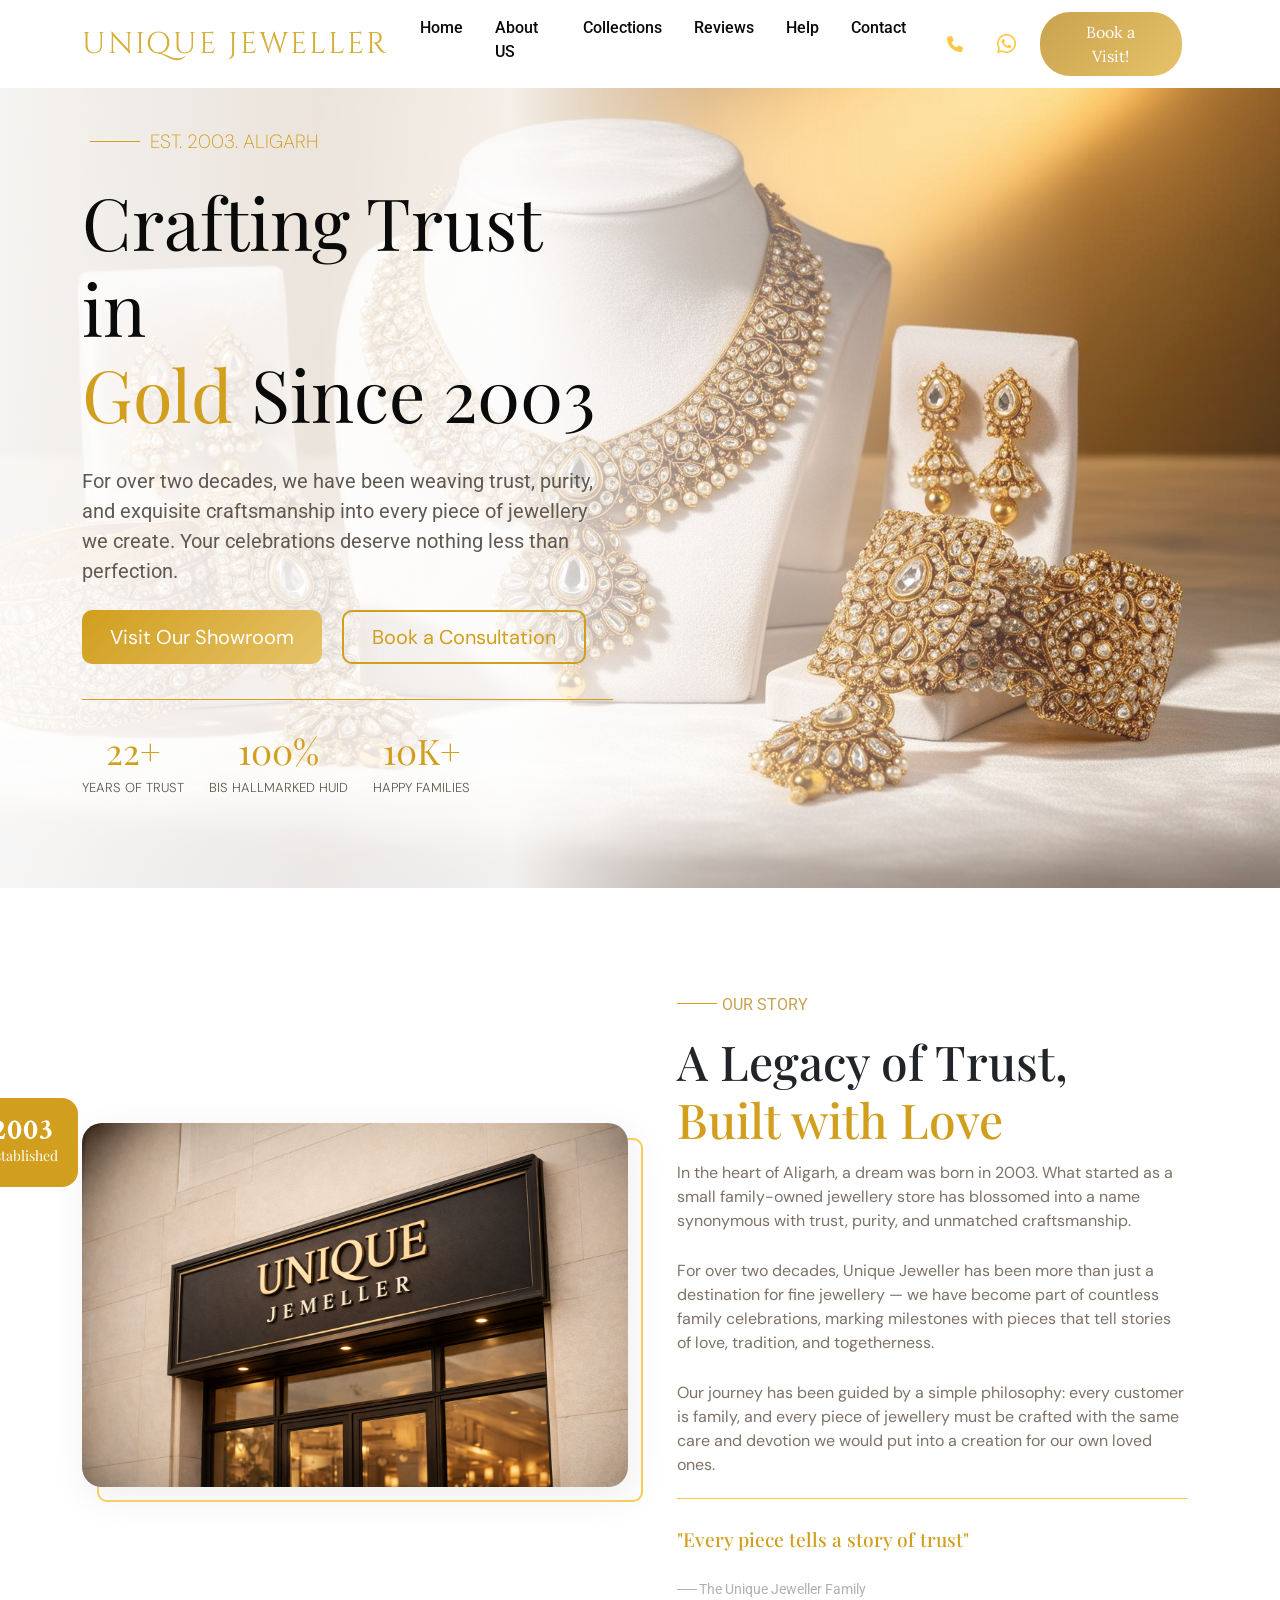
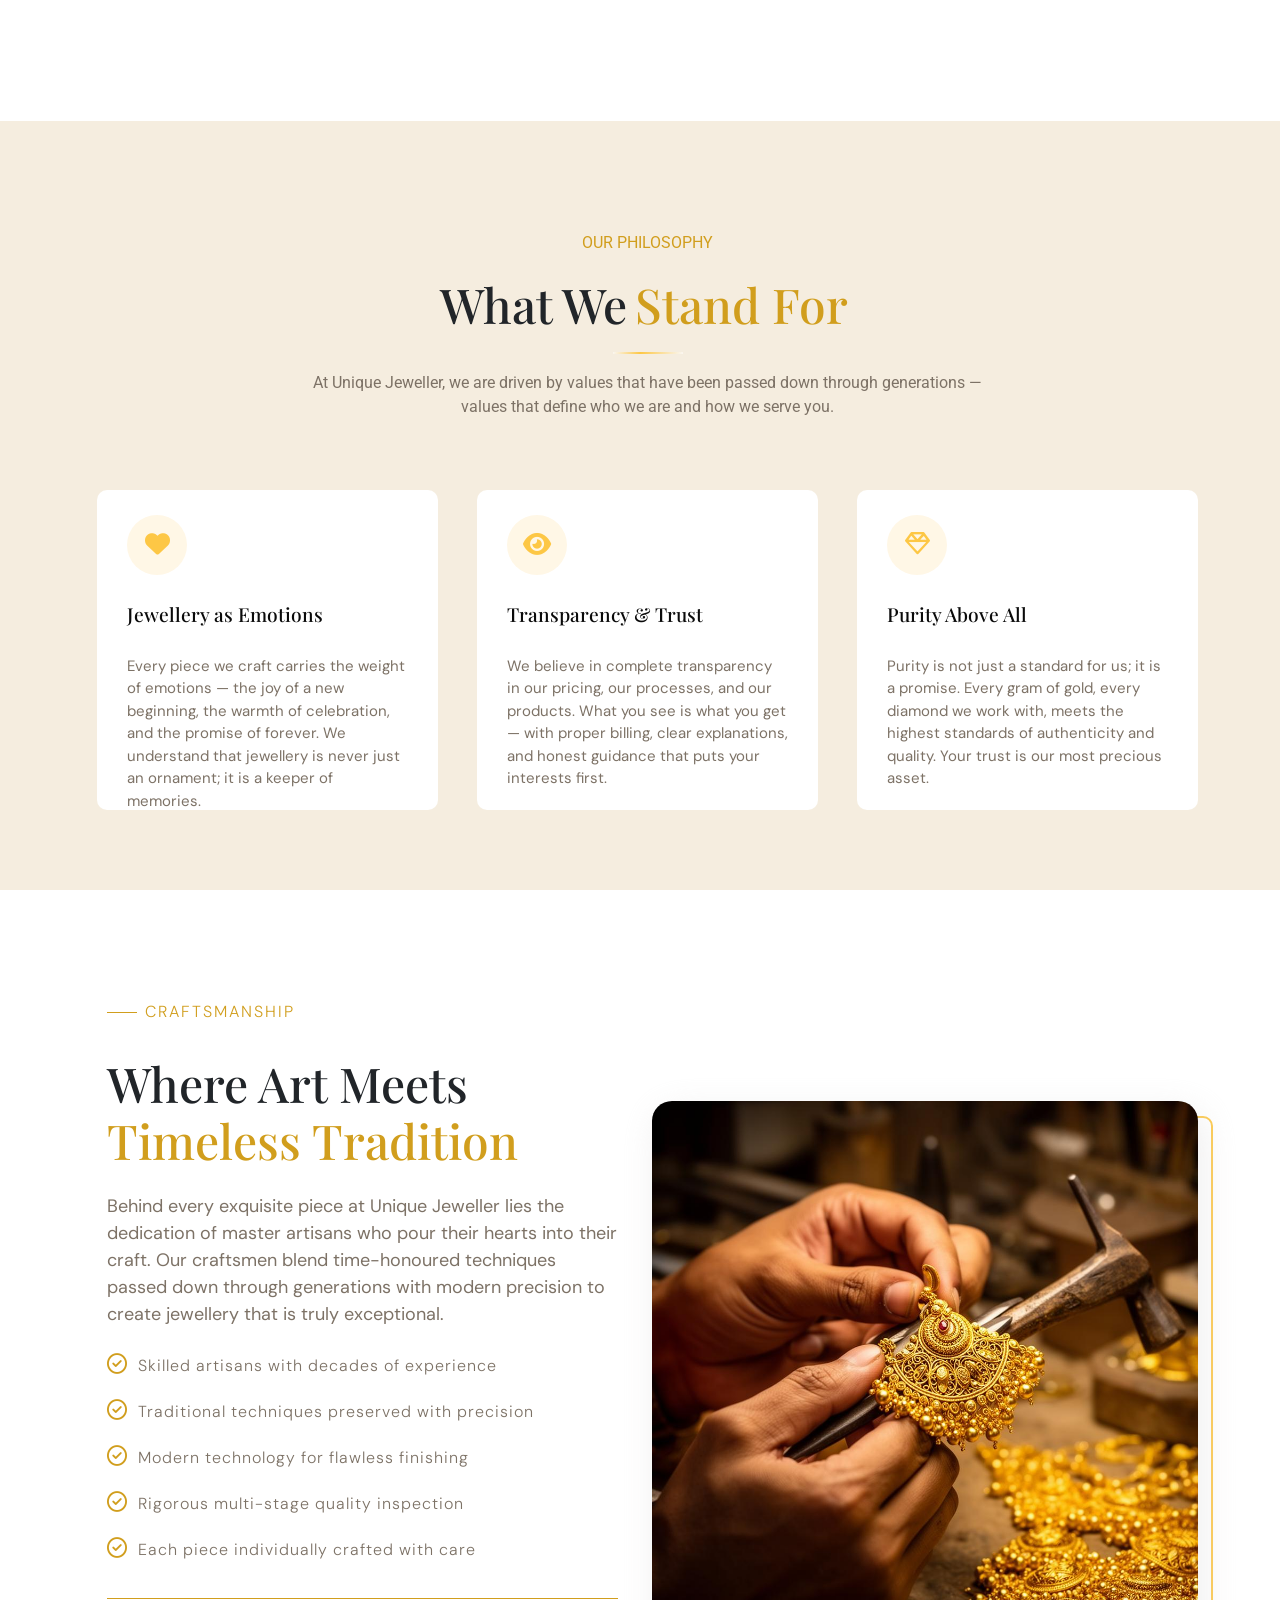
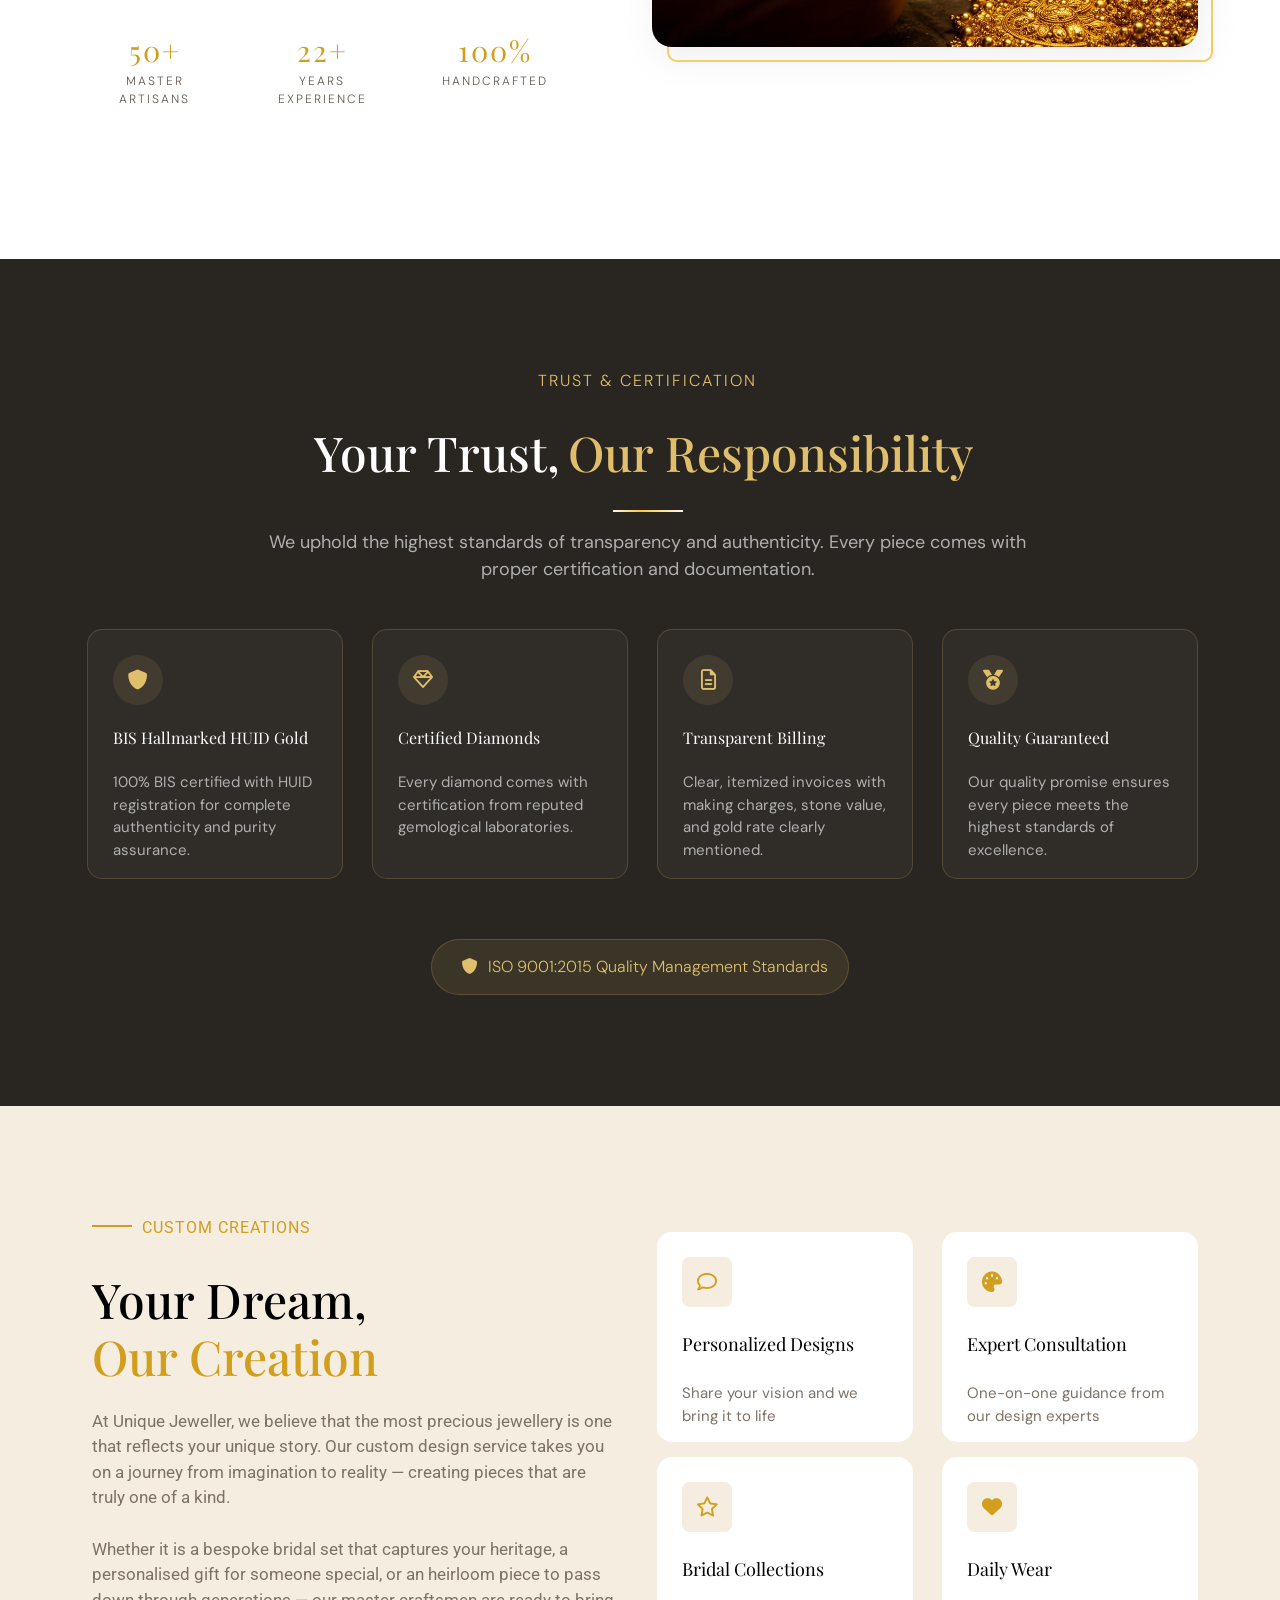
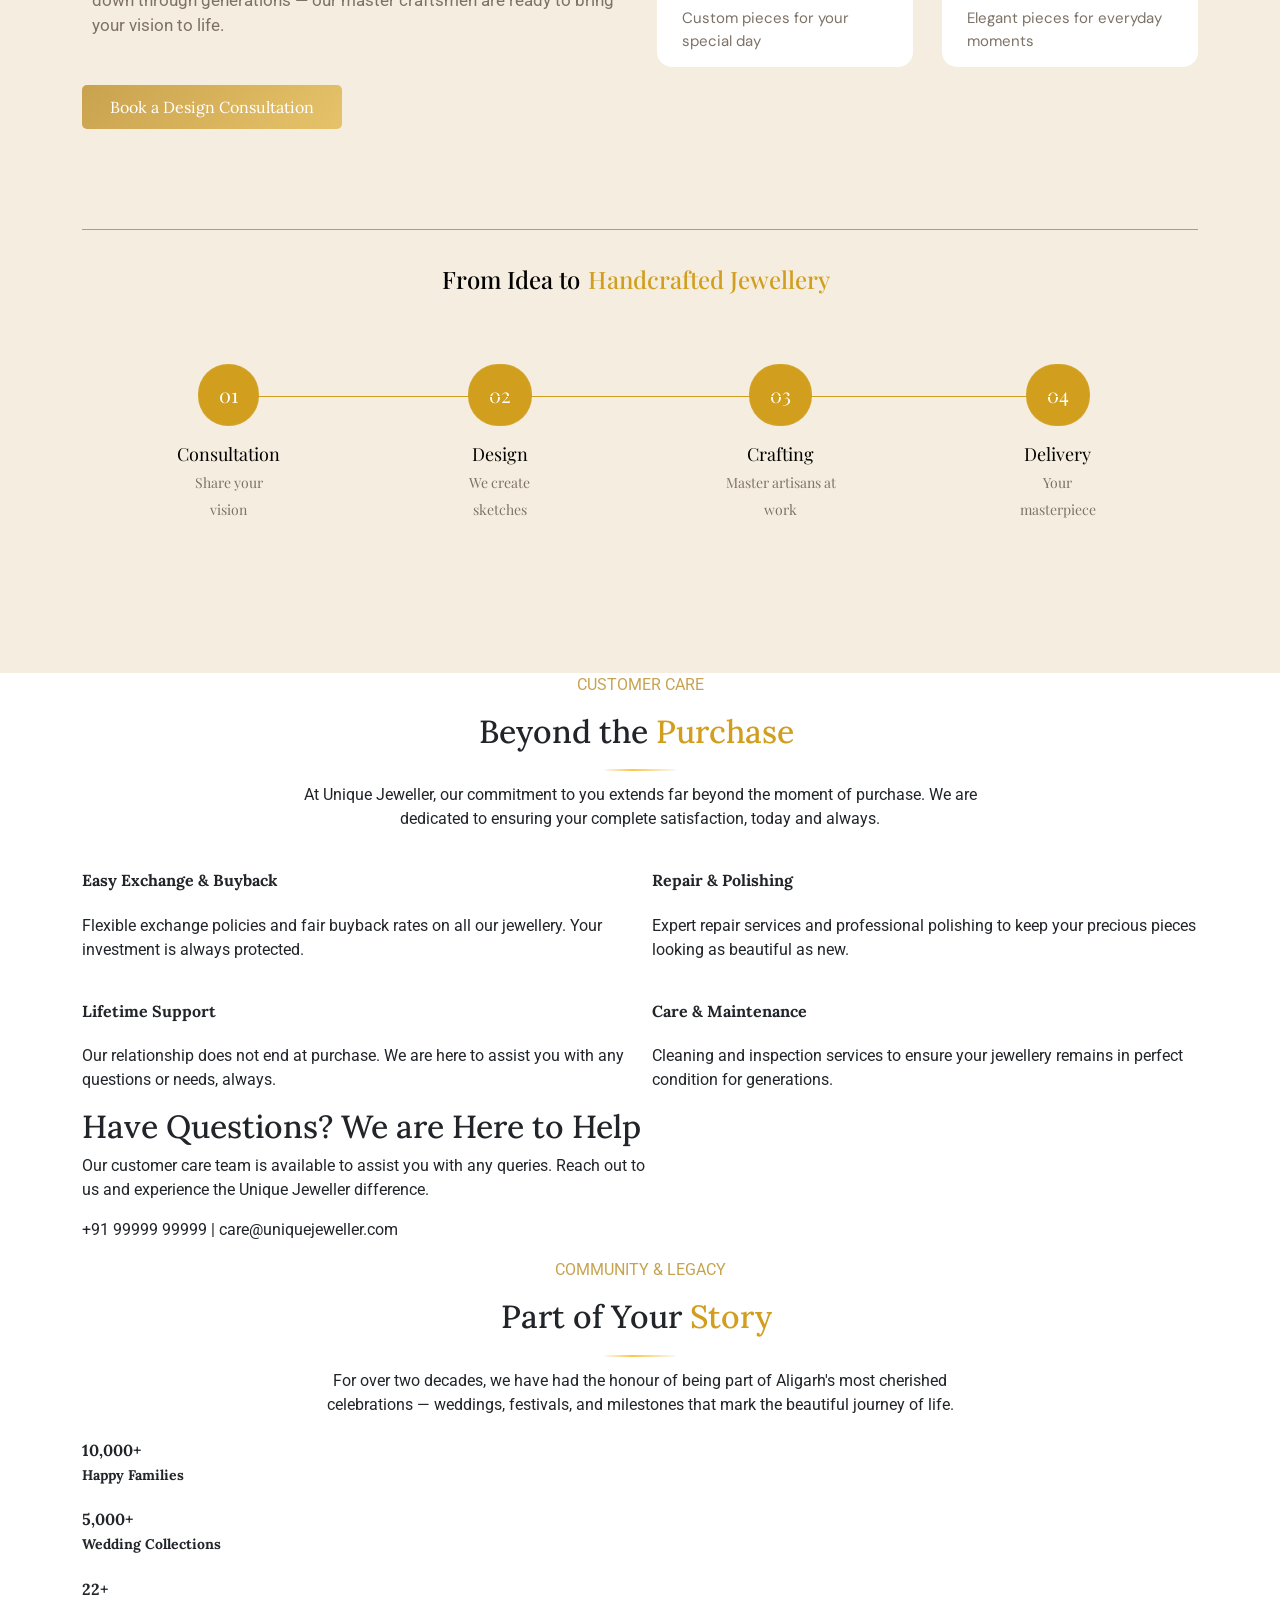
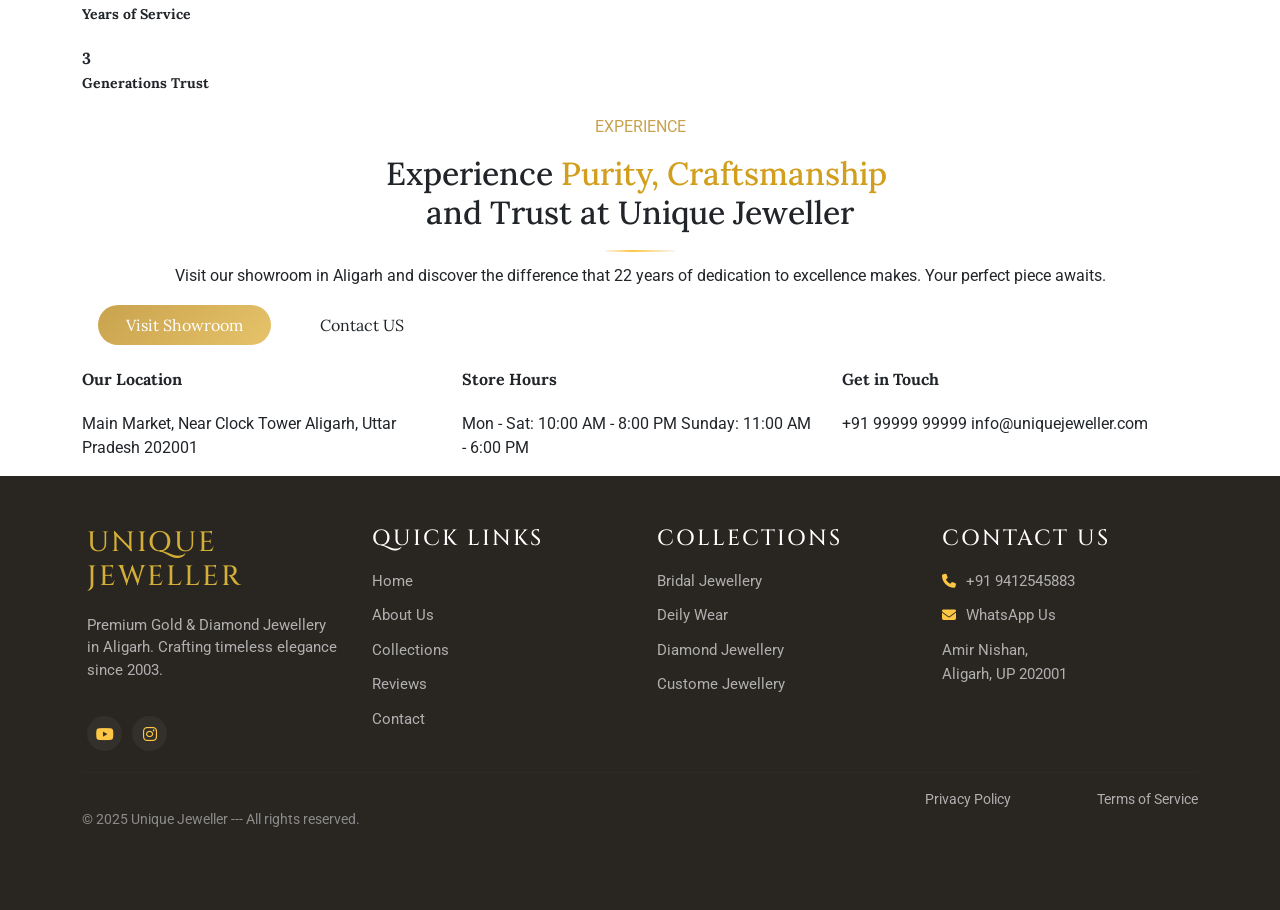
==== commit dc68319e: "new update" ====
--- a/aboutus.html
+++ b/aboutus.html
@@ -307,14 +307,14 @@
           <div class="row">
             <div class="col-md-6">
               <div class="creations-box-item">
-                <span><i></i></span>
+                <span><i class="fa-regular fa-comment"></i></span>
                 <h4>Personalized Designs</h4>
                 <p>Share your vision and we bring it to life</p>
               </div>
             </div>
             <div class="col-md-6">
               <div class="creations-box-item">
-                <span><i></i></span>
+                <span><i class="fa-solid fa-palette"></i></span>
                 <h4>Expert Consultation</h4>
                 <p>One-on-one guidance from our design experts</p>
               </div>
@@ -323,14 +323,14 @@
           <div class="row">
             <div class="col-md-6">
               <div class="creations-box-item">
-                <span><i></i></span>
+                <span><i class="fa-regular fa-star"></i></span>
                 <h4>Bridal Collections</h4>
                 <p>Custom pieces for your special day</p>
               </div>
             </div>
             <div class="col-md-6">
               <div class="creations-box-item">
-                <span><i></i></span>
+                <span><i class="fa-solid fa-heart"></i></span>
                 <h4>Daily Wear</h4>
                 <p>Elegant pieces for everyday moments</p>
               </div>
@@ -339,7 +339,7 @@
         </div>
       </div>
       <div class="creations-process">
-        <h2 class="">From Idea to<span class="dark-golden">Handcrafted Jewellery</span></h2>
+        <h2 class="">From Idea to<span class="dark-golden mx-2">Handcrafted Jewellery</span></h2>
         <div class="process-bar">
           <div class="process-item">
             <span>01</span>
--- a/css/style.css
+++ b/css/style.css
@@ -6,6 +6,7 @@
   --secondary-color: #FAF7F2;
   --third-color: #FAF7F2;
   --fourth-color: #FDC745;
+  --fourth-light-color: #e0bf6c;
   --fourth-dark-color: #d19e1d;
   --fifth-color: #D3D3D3;
   --sixth-color: #ffffff;
@@ -1489,3 +1490,274 @@
   background: transparent;
   z-index: -1;
 }
+
+@media (max-width: 768px) {
+  .craftsmanship .craftsmanship-text-two {
+    flex-direction: column;
+    align-items: center;
+    text-align: center;
+  }
+  .craftsmanship .craftsmanship-text-two p{
+    margin-right: 20px;
+  }
+}
+
+/* trust */
+.trust{
+  padding: 80px 0px;
+  background-color: #292521;
+}
+.trust .trust-text{
+  padding: 25px 10px;
+  margin-left: 15px;
+  
+}
+.trust .trust-text p{
+  font-size: 16px;
+  padding:5px 0;
+  font-family: var(--font-sans);
+  letter-spacing: 2px;
+  font-weight: 300;
+  color: var(--fourth-light-color);
+}
+.trust .trust-text p .line{
+  width: 30px;
+  height: 1px;
+  position: relative;
+  bottom: 4px;
+  background-color: var(--fourth-light-color);
+  display: inline-block;
+  margin-right: 8px;
+}
+.trust .trust-text h2{
+  font-size: 3rem;
+  font-weight: 500;
+  font-family: var(--font-serif);
+  padding: 10px 0;
+  color: #ffffff;
+}
+.trust .trust-text h2 .dark-golden{
+  color: var(--fourth-light-color);
+}
+.trust .trust-text .para{
+  letter-spacing: 0px;
+  font-size: 18px;
+  font-weight: 400;
+  color: var(--vlight-dark-color);
+}
+.trust .trust-item{
+  padding: 25px 25px;
+  margin-left: 5px;
+  background-color: #302d28;
+  color: var(--vlight-dark-color);
+  height: 250px;
+  border-radius: 15px;
+  border: 1px solid rgba(224, 191, 108, 0.2);
+  transition: all 0.3s ease-in-out;
+}
+.trust .trust-item span{
+  color: var(--fourth-light-color);
+  height: 50px;
+  width: 50px;
+  border-radius: 50%;
+  display: flex;
+  align-items: center;
+  justify-content: center;
+  padding: 10px 0px;
+  background-color: #423b2f;
+  font-size: 20px;
+  transition: all 0.3s ease-in-out;
+}
+.trust .trust-item:hover{
+  border: 1px solid rgba(224, 191, 108, 0.5);
+}
+.trust .trust-item:hover span{
+  background-color: rgba(224, 191, 108, 0.2);
+}
+.trust .trust-item h4{
+  font-size:16px;
+  font-weight: 300;
+  font-family: var(--font-serif);
+  color:#ffffff;
+}
+
+.trust .trust-item p{
+  font-size: 15px;
+  font-family: var(--font-sans);
+  padding: 0;
+}
+
+.trust .iso{
+  margin-top: 45px;
+  padding: 15px 0;
+  display: flex;
+  justify-content: center;
+  align-items: center;
+}
+.trust .iso p{
+  background-color: rgba(224, 191, 108, 0.1);
+  color: var(--fourth-light-color);
+  padding: 15px 20px;
+  border-radius: 30px;
+  border: 1px solid rgba(224, 191, 108, 0.2);
+  font-size: 16px;
+  font-weight: 300;
+  font-family: var(--font-sans);
+}
+.trust .iso p span{
+  padding: 0 10px;
+}
+
+@media (max-width: 768px) {
+  .trust .trust-item{
+    margin-bottom: 25px;
+  }
+  .trust .iso{
+    padding: 25px 0px;
+  }
+  .trust .iso p{
+    padding: 10px 15px;
+    font-size: 14px;
+  }
+}
+
+/* creations */
+.creations{
+  padding: 80px 0px;
+  background-color: #f5eddf;
+}
+.creations .creations-text{
+  padding: 25px 10px;
+}
+.creations .creations-text p{
+  font-size: 16px;
+  color: var(--fourth-dark-color);
+  padding:5px 0;
+  letter-spacing: 1px;
+}
+.creations .creations-text p .line{
+  background-color: var(--fourth-dark-color);
+  margin-right: 10px;
+}
+.creations .creations-text h2{
+  font-size: 3rem;
+  font-weight: 500;
+  font-family: var(--font-serif);
+  padding: 10px 0;
+  color:#000000;
+}
+.creations .creations-text .creations-text-one p{
+  letter-spacing: 0px;
+  font-size: 17px;
+  font-weight: 400;
+  color: var(--light-dark-color);
+}
+.creations .btn-golden{
+  border-radius: 5px;
+  background-color: var(--fourth-dark-color);
+}
+.creations .creations-box-item{
+  padding: 25px 25px;
+  margin-left: 5px;
+  margin-bottom: 15px;
+  background-color: #ffffff;
+  color:#000000;
+  height: 210px;
+  border-radius: 15px;
+}
+.creations .creations-box-item span{
+  color: var(--fourth-dark-color);
+  height: 50px;
+  width: 50px;
+  border-radius: 15%;
+  display: flex;
+  align-items: center;
+  justify-content: center;
+  background-color:#f5eddf;
+  font-size: 20px;
+}
+.creations .creations-box-item h4{
+  font-size:18px;
+  font-weight: 400;
+  font-family: var(--font-serif);
+  color:#000000;
+  padding: 0;
+}
+.creations .creations-box-item p{
+  font-size: 15px;
+  font-family: var(--font-sans);
+  padding: 0;
+  color: var(--light-dark-color);
+}
+
+.creations .creations-process{
+  margin-top: 100px;
+  padding: 25px 10px;
+  border-top: 0.1em solid var(--fourth-dark-color);
+}
+
+.creations .creations-process h2{
+  font-size: 1.5rem;
+  font-weight: 500;
+  font-family: var(--font-serif);
+  padding: 10px 0;
+  color:#000000;
+  text-align: center;
+}
+.creations .creations-process .process-bar{
+  margin-top: 45px;
+  padding: 15px 0;
+  display: flex;
+  justify-content: center;
+  align-items: center;
+}
+.creations .creations-process .process-bar .process-item{
+  display: flex;
+  flex-direction: column;
+  align-items: center;
+  justify-content: center;
+  margin: 0 75px;
+}
+.creations .creations-process .process-bar .process-item span{
+  background-color: var(--fourth-dark-color);
+  color: #ffffff;
+  padding: 15px 20px;
+  border-radius: 30px;
+  border: 1px solid rgba(224, 191, 108, 0.2);
+  font-size: 20px;
+  font-weight: 400;
+  font-family: var(--font-serif);
+}
+.creations .creations-process .process-bar .process-item p{
+  padding: 15px 10px;
+  font-size: 18px;
+  font-weight: 300;
+  font-family: var(--font-serif);
+  color: #000000;
+  text-align: center;
+  position: relative;
+  z-index: 1;
+}
+.creations .creations-process .process-bar .process-item:not(:last-child) p::after{
+  content: "";
+  position: absolute;
+  top: -30px;
+  left: 88px;
+  width: 262px;
+  height: 1px;
+  background-color: var(--fourth-dark-color);
+}
+
+
+.creations .creations-process .process-bar .process-item small{
+  color: var(--light-dark-color);
+  font-size: 14px;
+}
+@media (max-width: 768px) {
+  .creations .creations-process .process-bar .process-item:not(:last-child) p::after{
+    content: none;
+  }
+  .creations .creations-process .process-bar{
+    flex-direction: column;
+  }
+}
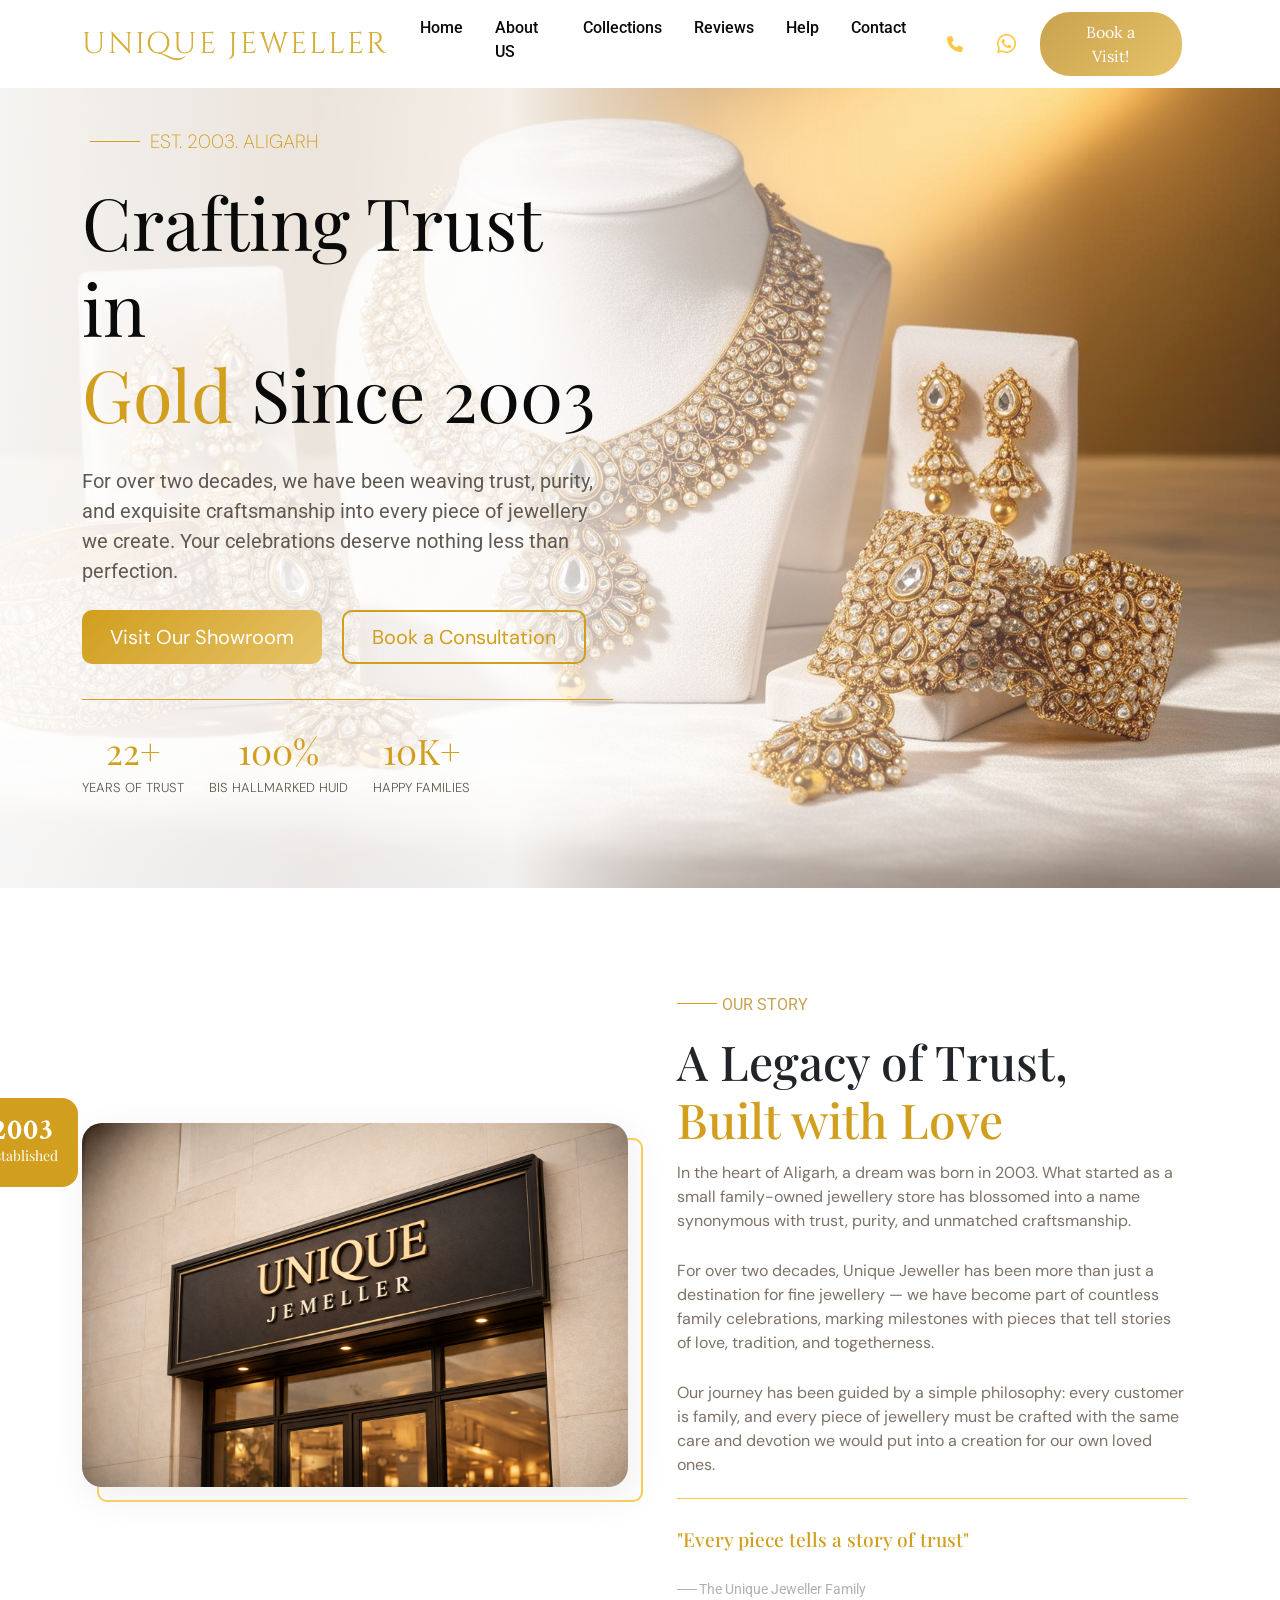
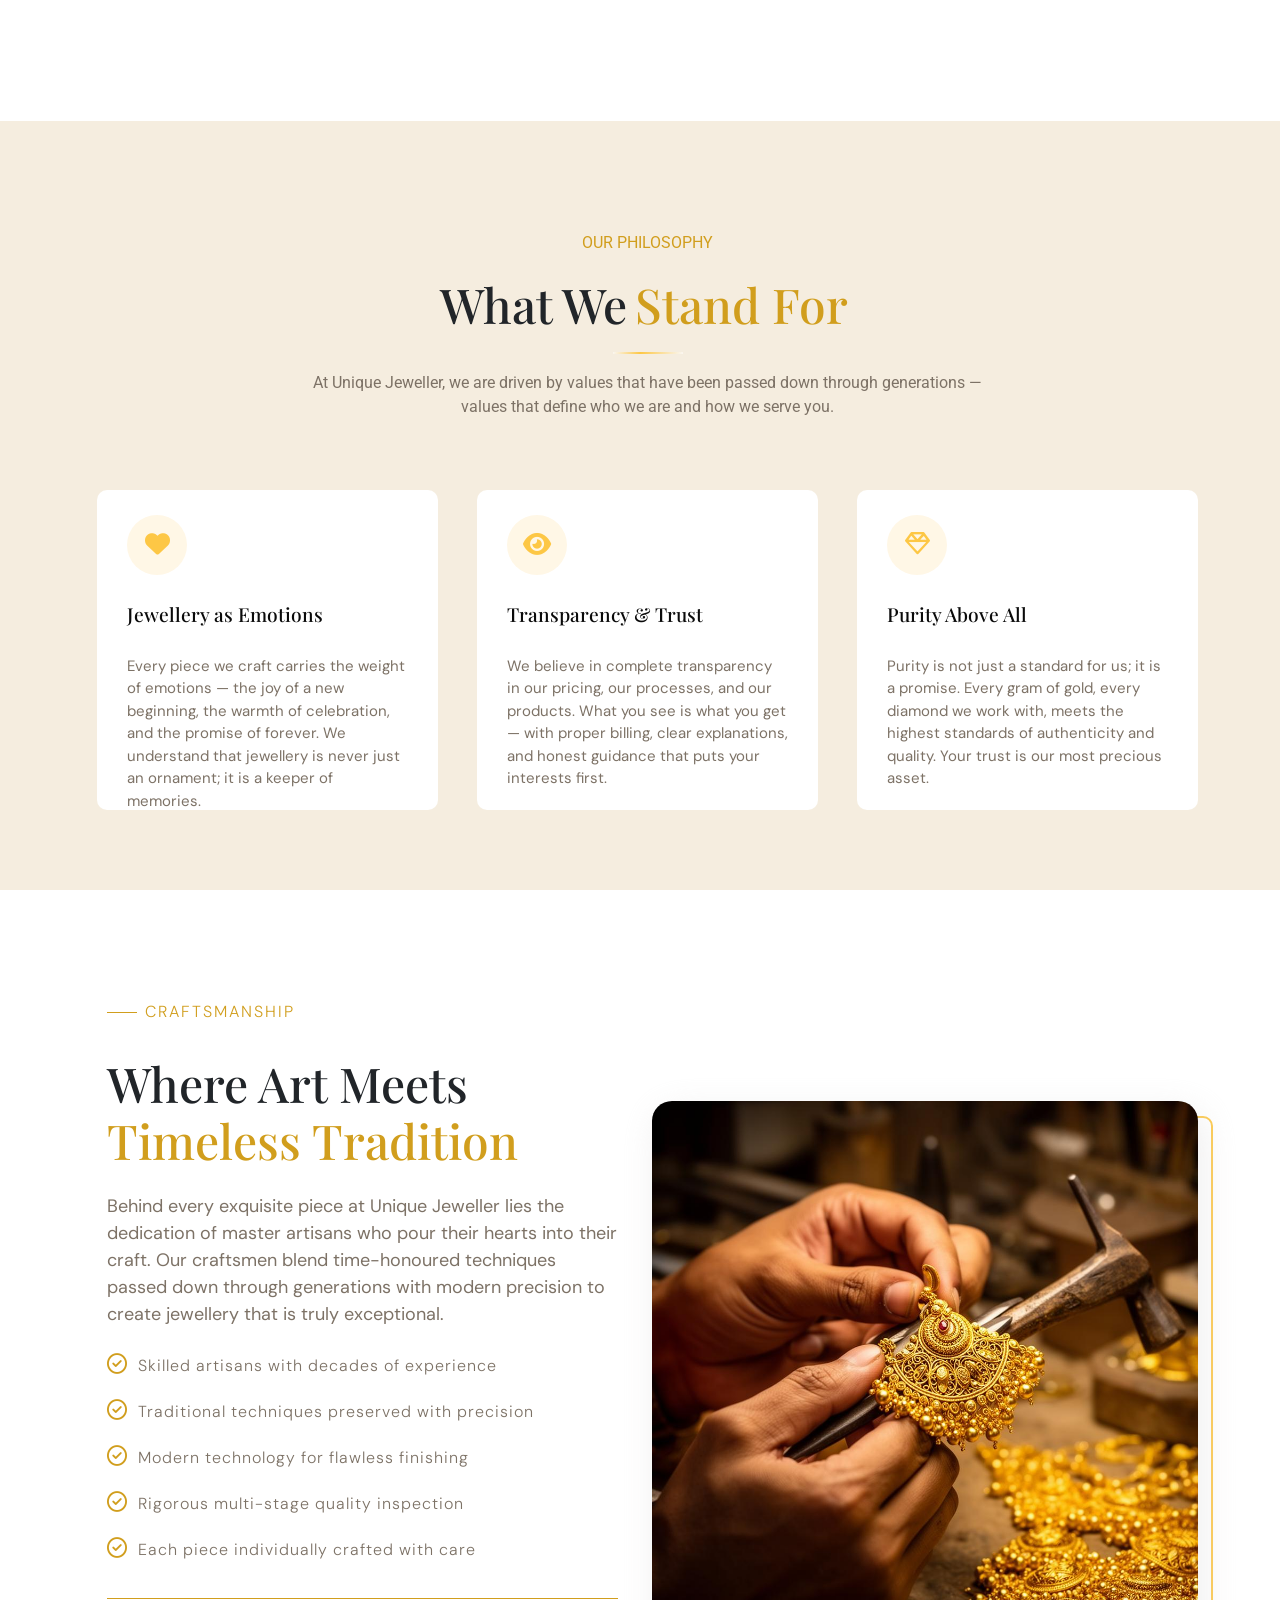
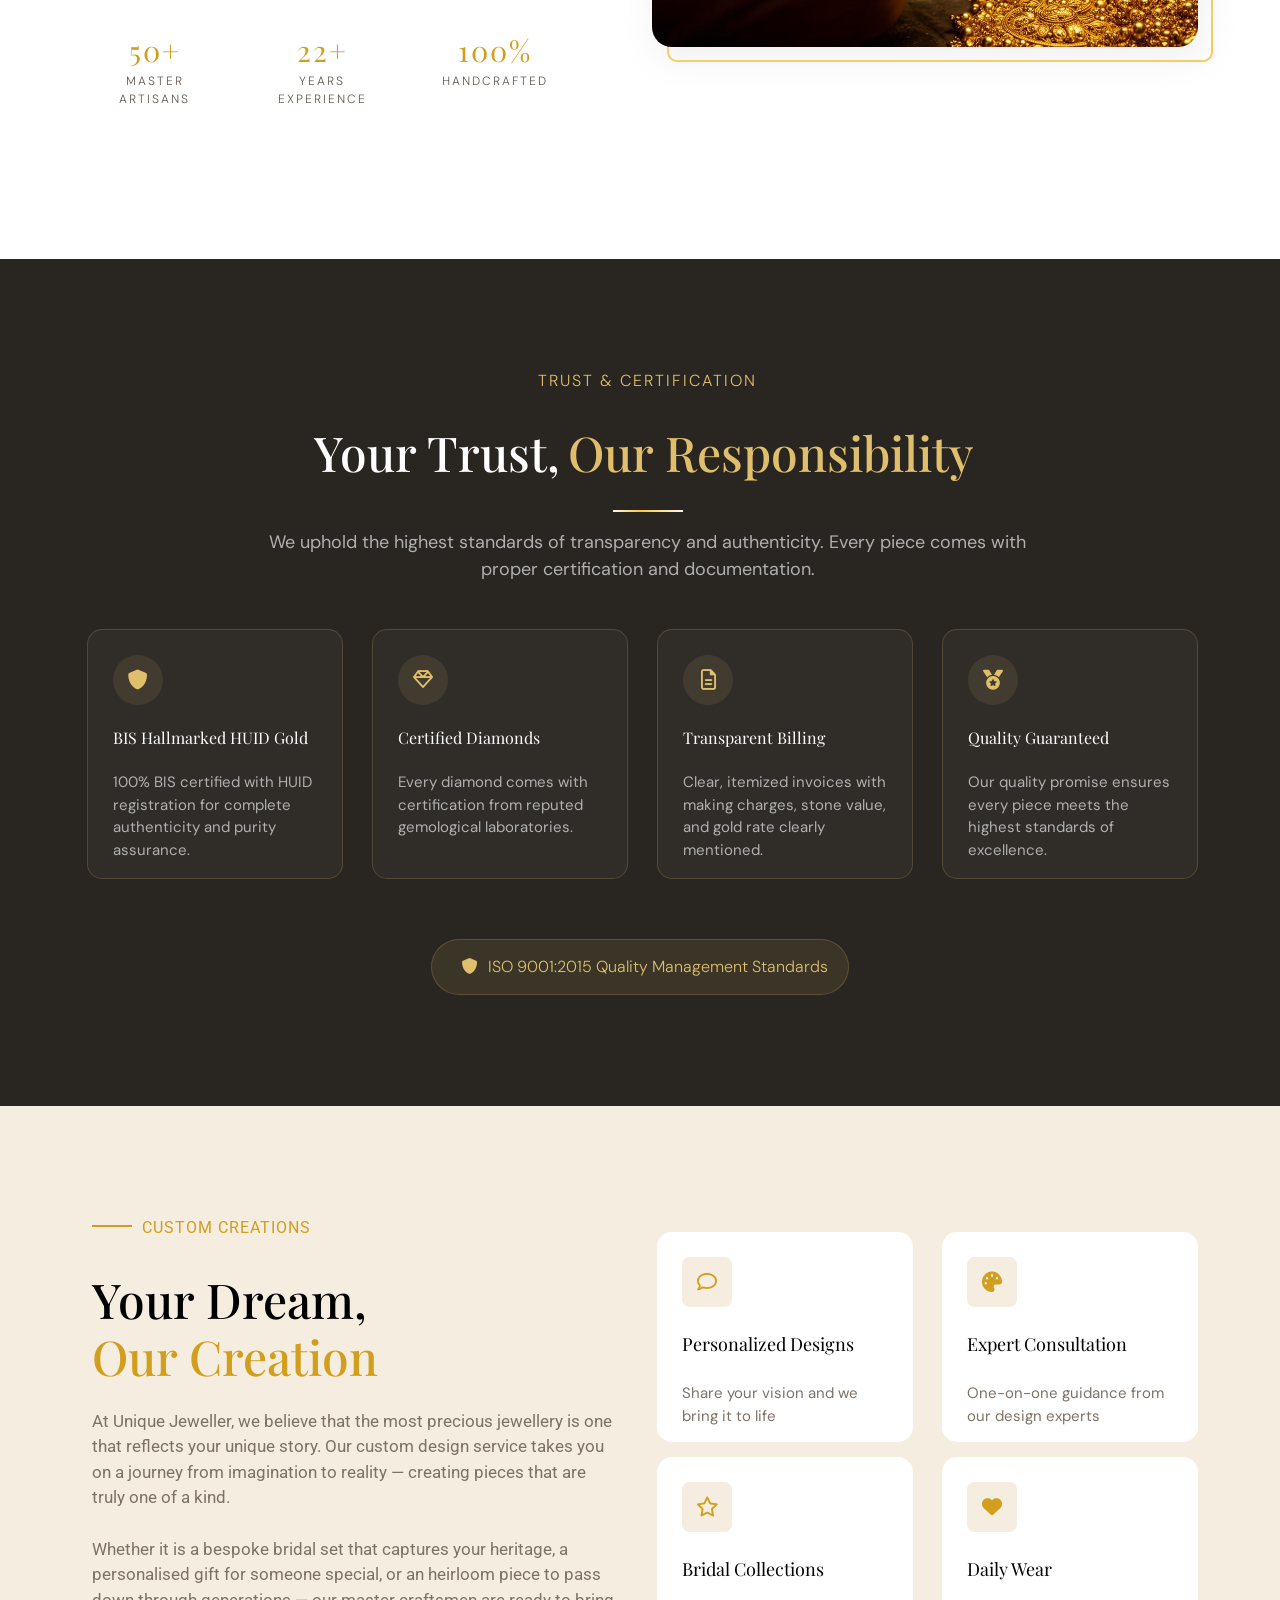
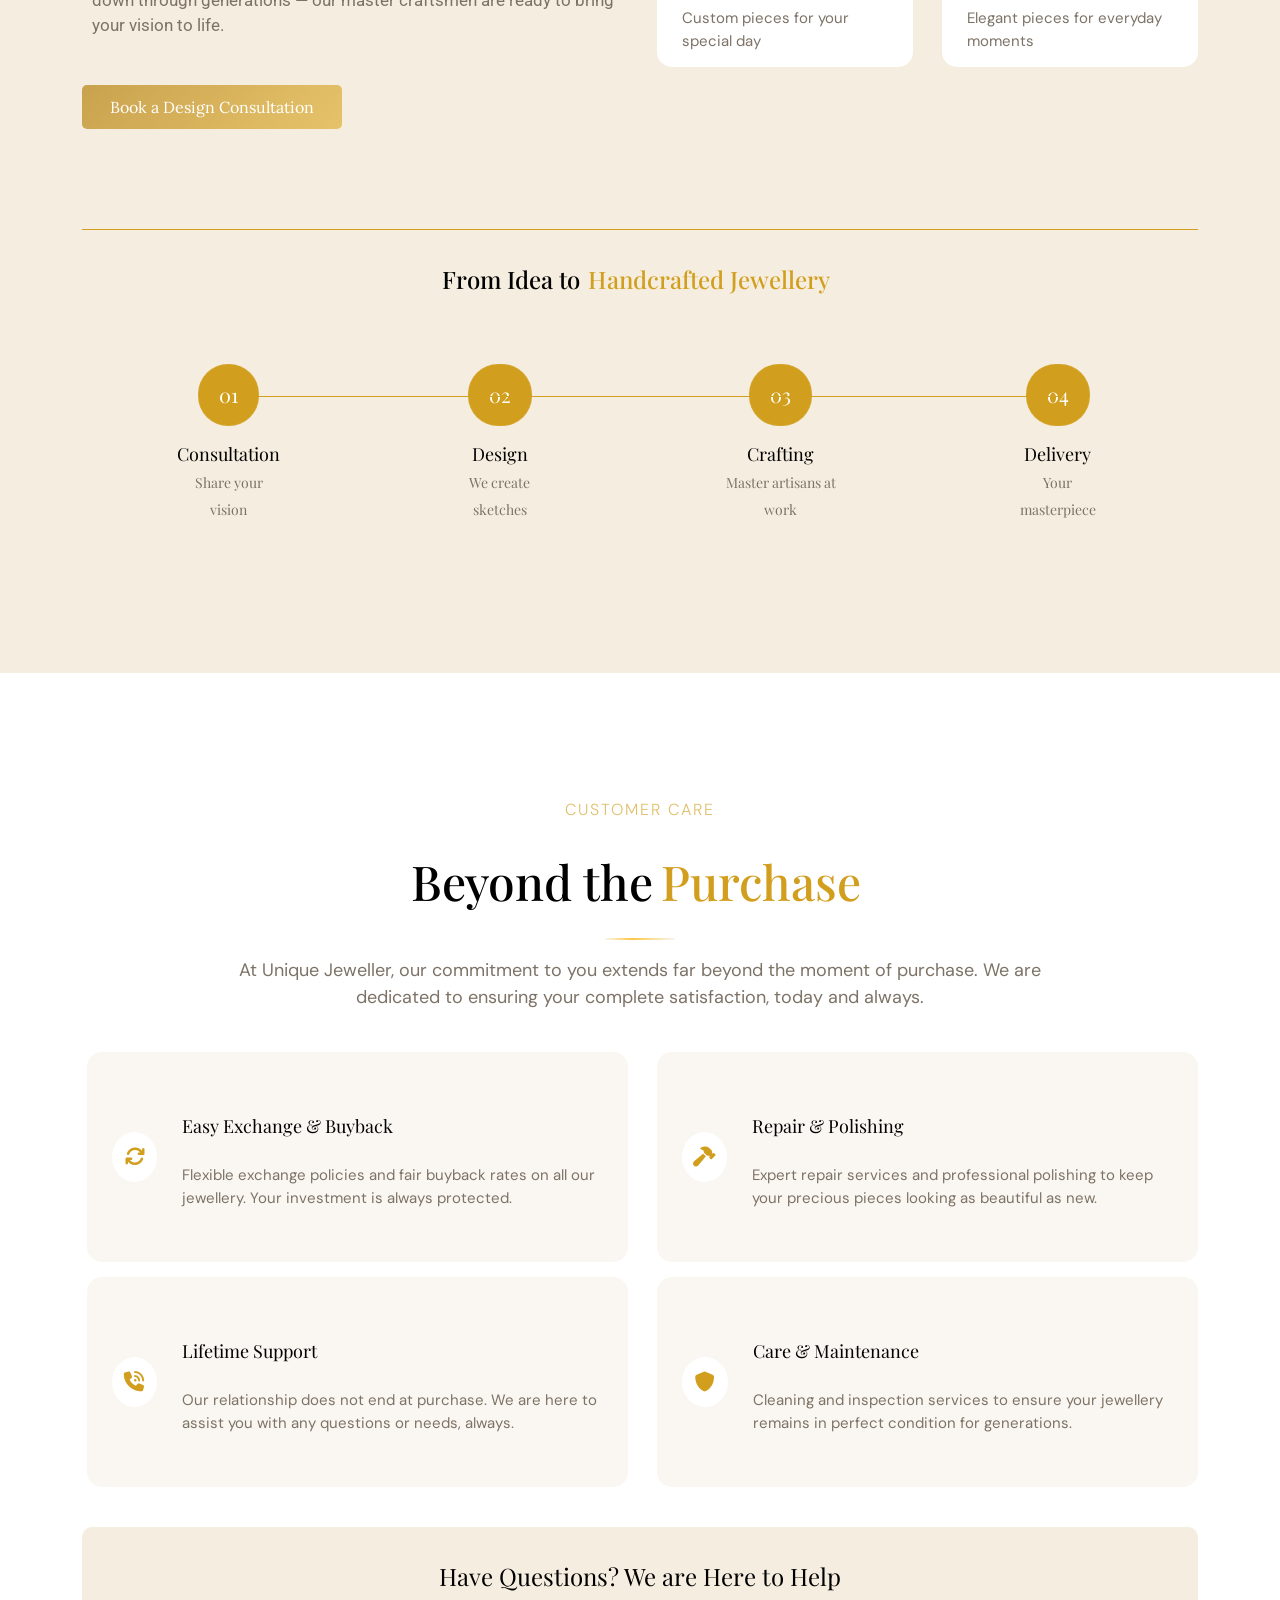
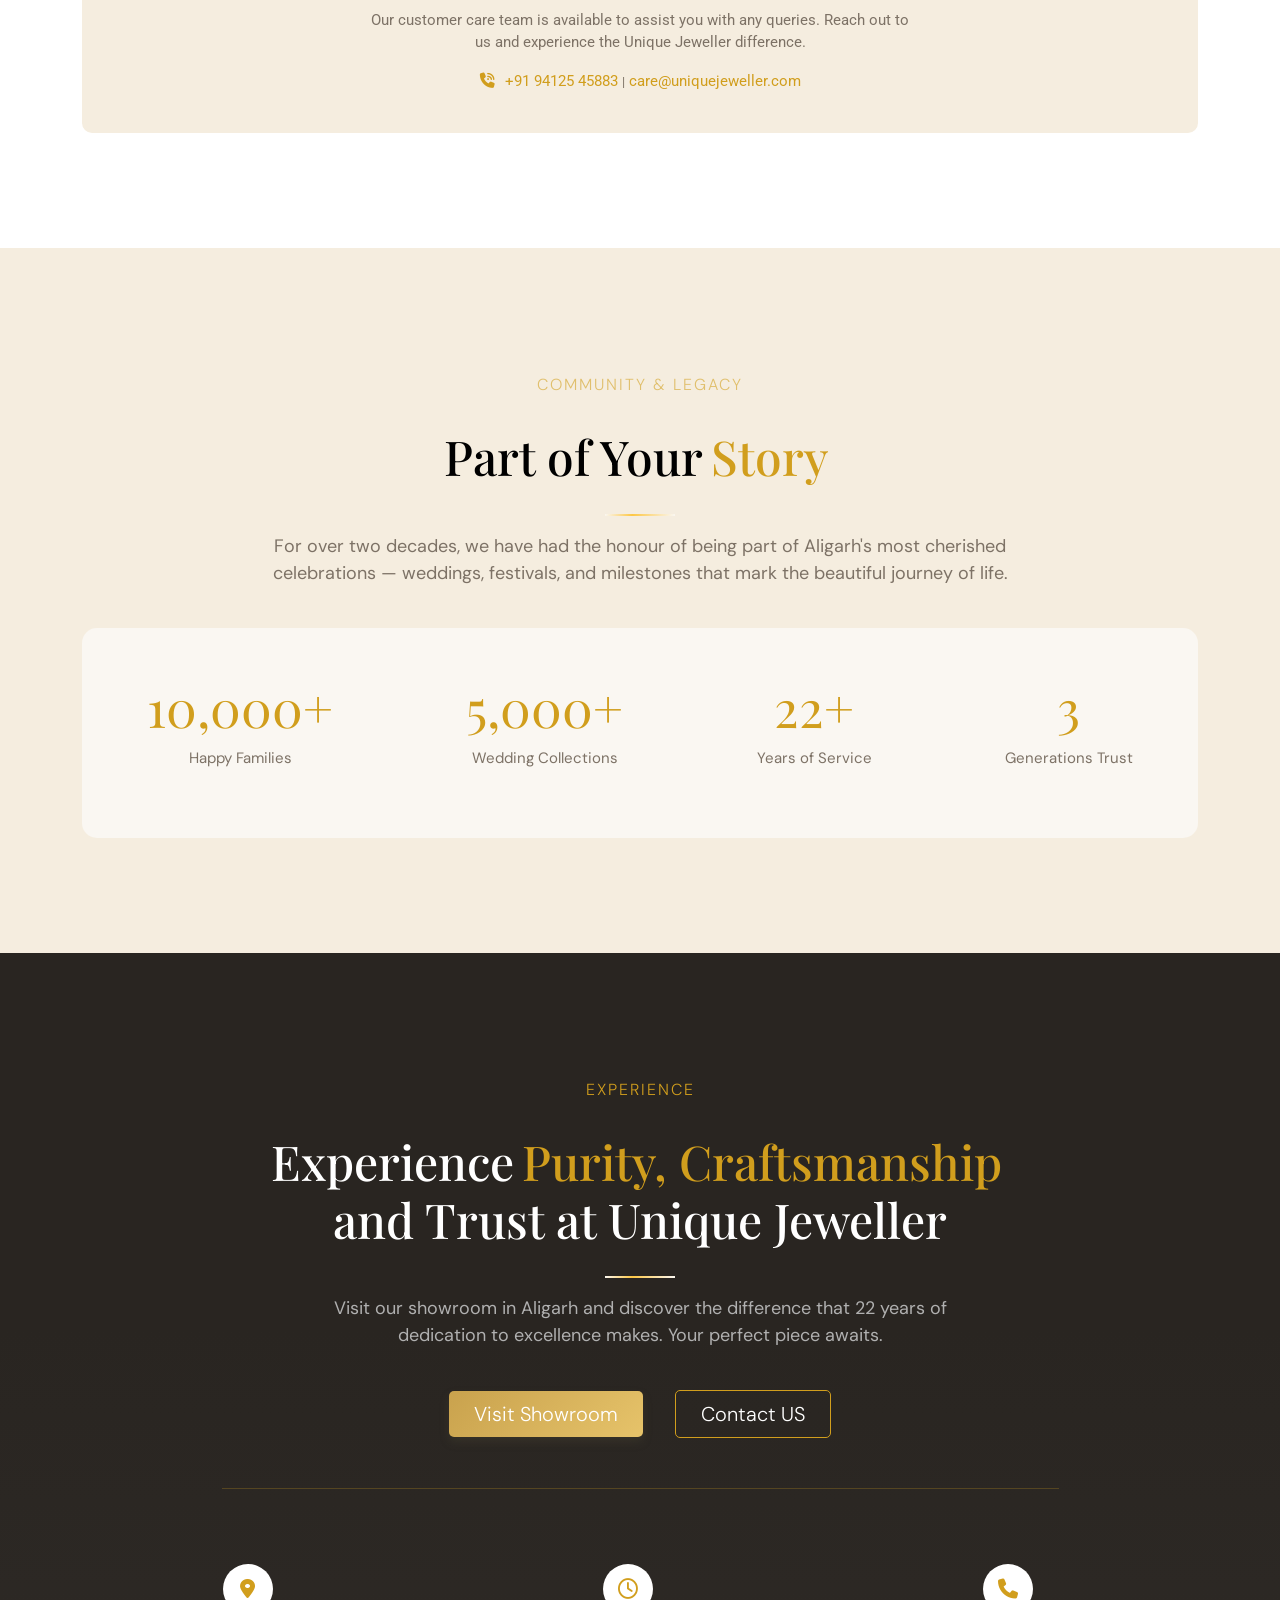
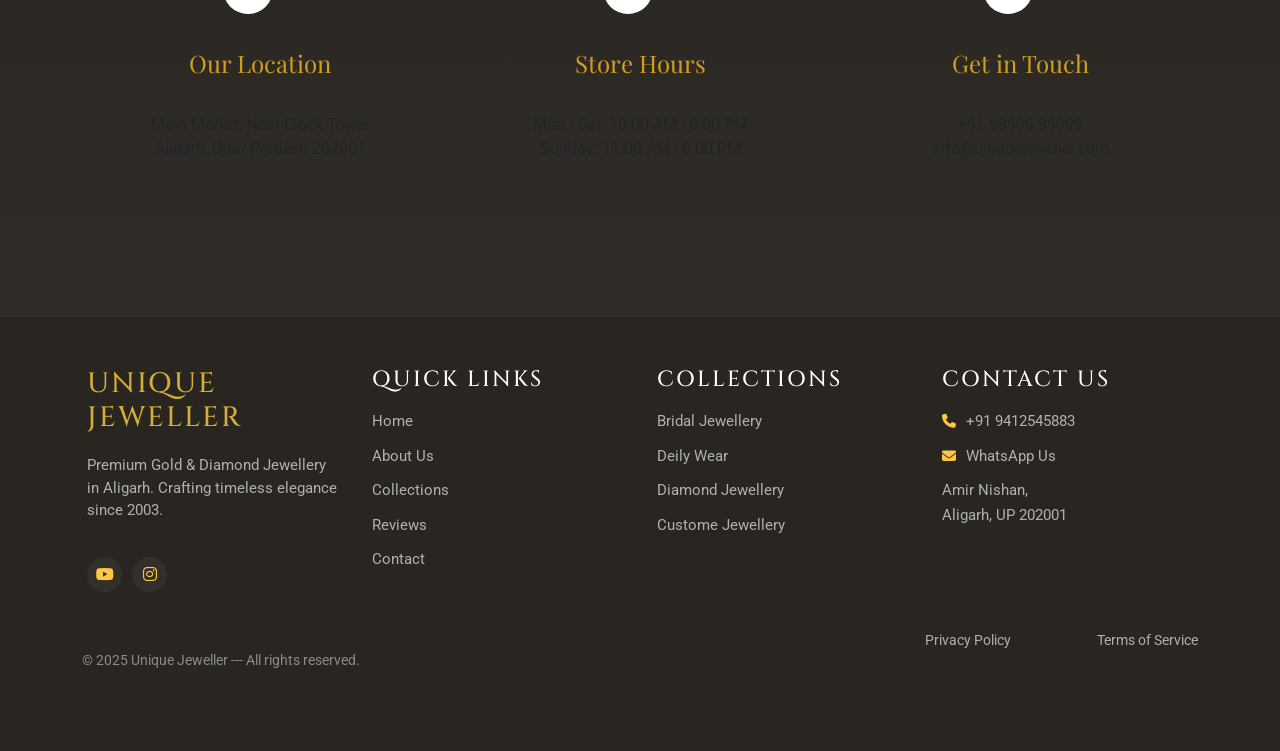
==== commit 1801543a: "new update" ====
--- a/aboutus.html
+++ b/aboutus.html
@@ -376,7 +376,7 @@
       <div class="row">
         <div class="col-md-6">
           <div class="customer-care-item">
-            <span><i></i></span>
+            <span><i class="fa-solid fa-arrows-rotate"></i></span>
             <div>
               <h4>Easy Exchange & Buyback</h4>
               <p>Flexible exchange policies and fair buyback rates on all our jewellery. Your investment is always protected.</p>
@@ -385,7 +385,7 @@
         </div>
          <div class="col-md-6">
           <div class="customer-care-item">
-            <span><i></i></span>
+            <span><i class="fa-solid fa-hammer"></i></span>
             <div>
               <h4>Repair & Polishing</h4>
               <p>Expert repair services and professional polishing to keep your precious pieces looking as beautiful as new.</p>
@@ -396,7 +396,7 @@
       <div class="row">
         <div class="col-md-6">
           <div class="customer-care-item">
-            <span><i></i></span>
+            <span><i class="fa-solid fa-phone-volume"></i></span>
             <div>
               <h4>Lifetime Support</h4>
               <p>Our relationship does not end at purchase. We are here to assist you with any questions or needs, always.</p>
@@ -405,7 +405,7 @@
         </div>
          <div class="col-md-6">
           <div class="customer-care-item">
-            <span><i></i></span>
+            <span><i class="fa-solid fa-shield"></i></span>
             <div>
               <h4>Care & Maintenance</h4>
               <p>Cleaning and inspection services to ensure your jewellery remains in perfect condition for generations.</p>
@@ -416,7 +416,7 @@
       <div class="customer-care-box">
         <h2>Have Questions? We are Here to Help</h2>
         <p>Our customer care team is available to assist you with any queries. Reach out to <br>us and experience the Unique Jeweller difference.</p>
-        <p><span></span>+91 99999 99999 | care@uniquejeweller.com</p>
+        <p class="care-para"><i class="fa-solid fa-phone-volume"></i>+91 94125 45883 <small>|</small> care@uniquejeweller.com</p>
       </div>
     </div>
     </div>
@@ -426,7 +426,7 @@
   <!-- Legacy Start -->
   <section class="legacy">
     <div class="container">
-      <div class="customer-care-text text-center">
+      <div class="legacy-text text-center">
         <p class="text-uppercase golden">Community & Legacy</p>
         <h2 class="">Part of Your<span class="dark-golden mx-2">Story</span></h2>
         <span class="golden-light-line"></span>
@@ -446,18 +446,19 @@
     <div class="container">
       <div class="experience-text text-center">
         <p class="text-uppercase golden">Experience</p>
-        <h2 class="">Experience<span class="dark-golden mx-2">Purity, Craftsmanship</span><br>and Trust at Unique Jeweller</h2>
+        <h2 class="">Experience<span class="mx-2">Purity, Craftsmanship</span><br>and Trust at Unique Jeweller</h2>
         <span class="golden-light-line"></span>
-        <p class="para">Visit our showroom in Aligarh and discover the difference that 22 years of dedication to excellence makes. Your perfect piece awaits.</p>
+        <p class="para">Visit our showroom in Aligarh and discover the difference that 22 years of<br> dedication to excellence makes. Your perfect piece awaits.</p>
       </div>
       <div class="experience-btn">
         <a href="bookappointment.html" class="btn btn-golden mx-3 py-2">Visit Showroom</a>
         <a href="bookappointment.html" class="btn btn-golden-outline mx-3 py-2">Contact US</a>
       </div>
+      <hr>
       <div class="row">
         <div class="col-md-4">
           <div class="experiance-item">
-            <span></span>
+            <span><i class="fa-solid fa-location-dot"></i></span>
             <h4>Our Location</h4>
             <p>Main Market, Near Clock Tower
 Aligarh, Uttar Pradesh 202001</p>
@@ -465,7 +466,7 @@
         </div>
         <div class="col-md-4">
           <div class="experiance-item">
-            <span></span>
+            <span><i class="fa-regular fa-clock"></i></span>
             <h4>Store Hours</h4>
             <p>Mon - Sat: 10:00 AM - 8:00 PM
 Sunday: 11:00 AM - 6:00 PM</p>
@@ -473,7 +474,7 @@
         </div>
         <div class="col-md-4">
           <div class="experiance-item">
-            <span></span>
+            <span><i class="fa-solid fa-phone"></i></span>
             <h4>Get in Touch</h4>
             <p>+91 99999 99999
 info@uniquejeweller.com</p>
--- a/css/style.css
+++ b/css/style.css
@@ -1319,6 +1319,11 @@
   margin-right: 2px;
 }
 
+@media (max-width: 768px) {
+  .about-why-choose-us .image-box::after{
+    content: none;
+  }
+}
 
 
 /* our Philosophy */
@@ -1400,6 +1405,13 @@
 }
 .our-philosophy .our-philosophy-item:hover .b-line{
   width: 100%;
+}
+
+@media (max-width: 768px) {
+  .our-philosophy .our-philosophy-item{
+    height: auto;
+    margin-left: 0px;
+  }
 }
 
 /* craftsmanship */
@@ -1499,6 +1511,9 @@
   }
   .craftsmanship .craftsmanship-text-two p{
     margin-right: 20px;
+  }
+  .craftsmanship .image-box::after{
+    content: none;
   }
 }
 
@@ -1611,6 +1626,7 @@
 @media (max-width: 768px) {
   .trust .trust-item{
     margin-bottom: 25px;
+    margin-left: 0px;
   }
   .trust .iso{
     padding: 25px 0px;
@@ -1760,4 +1776,312 @@
   .creations .creations-process .process-bar{
     flex-direction: column;
   }
+  .creations .btn-golden{
+    margin-bottom: 20px;
+    width: 80%;
+    padding: 10px 0px;
+    font-size: 16px;
+    margin-left: 40px;
+  }
+  .creations .creations-box-item{
+    margin-left: 0px;
+  }
+}
+
+/* customer-care */
+
+.customer-care{
+  padding: 100px 0;
+}
+.customer-care .customer-care-text{
+  padding: 20px 0px;
+}
+.customer-care .customer-care-text p{
+  font-size: 16px;
+  padding:5px 0;
+  font-family: var(--font-sans);
+  letter-spacing: 2px;
+  font-weight: 300;
+  color: var(--fourth-light-color);
+}
+
+.customer-care .customer-care-text p .line{
+  background-color: var(--fourth-dark-color);
+  margin-right: 10px;
+}
+
+.customer-care .customer-care-text h2{
+  font-size: 3rem;
+  font-weight: 500;
+  font-family: var(--font-serif);
+  padding: 10px 0;
+  color: #000000;
+}
+
+.customer-care .customer-care-text .para{
+  letter-spacing: 0px;
+  font-size: 18px;
+  font-weight: 400;
+  color: var(--light-dark-color);
+}
+
+.customer-care .customer-care-item{
+  padding: 0px 25px;
+  margin-left: 5px;
+  margin-bottom: 15px;
+  background-color: #faf7f2;
+  color:#000000;
+  height: 210px;
+  border-radius: 15px;
+  display: flex;
+  align-items: center;
+}
+.customer-care .customer-care-item span{
+  color: var(--fourth-dark-color);
+  height: 50px;
+  width: 80px;
+  border-radius: 50%;
+  display: flex;
+  align-items: center;
+  justify-content: center;
+  background-color:#ffffff;
+  font-size: 20px;
+  margin-right: 25px;
+}
+.customer-care .customer-care-item h4{
+  font-size:18px;
+  font-weight: 400;
+  font-family: var(--font-serif);
+  color:#000000;
+  padding: 0;
+}
+.customer-care .customer-care-item p{
+  font-size: 15px;
+  font-family: var(--font-sans);
+  padding: 0;
+  color: var(--light-dark-color);
+}
+
+.customer-care .customer-care-box{
+  padding: 25px 25px;
+  margin-top: 25px;
+  margin-bottom: 15px;
+  background-color: #f5eddf;
+  text-align: center;
+  font-family: var(--font-sans);
+  border-radius: 10px;
+}
+.customer-care .customer-care-box h2{
+  font-size: 1.5rem;
+  font-weight: 400;
+  font-family: var(--font-serif);
+  padding: 10px 0;
+  color: #000000;
+}
+.customer-care .customer-care-box p{
+  letter-spacing: 0px;
+  font-size: 15px;
+  font-weight: 400;
+  color: var(--light-dark-color);
+}
+.customer-care .customer-care-box .care-para{
+  color:var(--fourth-dark-color);
+  margin-top: 10px;
+}
+.customer-care .customer-care-box .care-para i{
+  margin-right: 10px;
+}
+.customer-care .customer-care-box .care-para small{
+  color: var(--light-dark-color);
+}
+
+@media (max-width: 768px) {
+
+}
+
+/* Legacy */
+.legacy{
+  padding: 100px 0;
+  background-color: #f5eddf;
+}
+.legacy .legacy-text{
+  padding: 20px 0px;
+}
+.legacy .legacy-text p{
+  font-size: 16px;
+  padding:5px 0;
+  font-family: var(--font-sans);
+  letter-spacing: 2px;
+  font-weight: 300;
+  color: var(--fourth-light-color);
+}
+
+.legacy .legacy-text p .line{
+  background-color: var(--fourth-dark-color);
+  margin-right: 10px;
+}
+
+.legacy .legacy-text h2{
+  font-size: 3rem;
+  font-weight: 500;
+  font-family: var(--font-serif);
+  padding: 10px 0;
+  color: #000000;
+}
+
+.legacy .legacy-text .para{
+  letter-spacing: 0px;
+  font-size: 18px;
+  font-weight: 400;
+  color: var(--light-dark-color);
+}
+
+.legacy .legacy-number{
+  padding: 0px 65px;
+  margin-bottom: 15px;
+  background-color: #faf7f2;
+  color:#000000;
+  height: 210px;
+  border-radius: 15px;
+  display: flex;
+  align-items: center;
+  justify-content:space-between;
+}
+.legacy .legacy-number h4{
+  font-size:3.2rem;
+  font-weight: 400;
+  font-family: var(--font-serif);
+  color: var(--fourth-dark-color);
+  padding: 0;
+  line-height: 35px;
+  text-align: center;
+}
+
+.legacy .legacy-number small{
+  font-size: 15px;
+  font-family: var(--font-sans);
+  padding: 0;
+  color: var(--light-dark-color);
+}
+
+@media (max-width: 768px) {
+
+}
+
+/* experience */
+.experience{
+  padding: 100px 0;
+background: #292521;
+background: linear-gradient(180deg, rgba(41, 37, 33, 1) 0%, rgba(41, 37, 33, 1) 39%, rgba(41, 37, 33, 0.97) 100%);
+}
+.experience .experience-text{
+  padding: 20px 0px;
+  text-align: center;
+}
+.experience .experience-text p{
+  font-size: 16px;
+  padding:5px 0;
+  font-family: var(--font-sans);
+  letter-spacing: 2px;
+  font-weight: 300;
+  color: var(--fourth-dark-color);
+}
+
+.experience .experience-text p .line{
+  background-color: var(--fourth-dark-color);
+  margin-right: 10px;
+}
+
+.experience .experience-text h2{
+  font-size: 3rem;
+  font-weight: 500;
+  font-family: var(--font-serif);
+  padding: 10px 0;
+  color: #ffffff;
+}
+.experience .experience-text h2 span{
+  color: var(--fourth-dark-color);
+}
+.experience .experience-text .para{
+  letter-spacing: 0px;
+  font-size: 18px;
+  font-weight: 400;
+  color: var(--vlight-dark-color);
+}
+
+.experience .experience-btn{
+  display: flex;
+  align-items: center;
+  justify-content: center;
+}
+
+.experience .experience-btn .btn-golden{
+  border-radius: 5px;
+  background-color: var(--fourth-dark-color);
+  color: #ffffff;
+  font-size: 20px;
+  font-weight: 300;
+  font-family: var(--font-sans);
+  padding: 12px 25px;
+  margin: 0 10px;
+  border: none;
+  transition: all 0.4s ease;
+  box-shadow: 0px 5px 10px rgba(80, 76, 52, 0.3);
+}
+.experience .experience-btn .btn-golden:hover{ 
+  box-shadow: 0px 5px 10px rgba(0, 0, 0, 0.3);   
+}
+
+.experience .experience-btn .btn-golden-outline{
+  border-radius: 5px;
+  background-color: transparent;
+  border: 1px solid var(--fourth-dark-color);
+  color: #ffffff;
+  font-size: 20px;
+  font-weight: 300;
+  font-family: var(--font-sans);
+  padding: 12px 25px;
+  margin: 0 10px;
+  transition: all 0.4s ease;
+}
+.experience .experience-btn .btn-golden-outline:hover{
+  background-color: var(--fourth-dark-color);
+  color: #292521;    
+}
+
+.experience hr{
+  color: var(--fourth-dark-color);
+  width: 75%;
+  margin: 50px auto;
+}
+.experience .experiance-item{
+  padding: 25px 65px;
+  margin-bottom: 15px;
+  text-align: center;
+  display: flex;
+  flex-direction: column;
+  align-items: center;
+  justify-content:center;
+}
+
+.experience .experiance-item span{
+  color: var(--fourth-dark-color);
+  height: 50px;
+  width: 50px;
+  border-radius: 50%;
+  display: flex;
+  align-items: center;
+  justify-content: center;
+  background-color:#ffffff;
+  font-size: 20px;
+  margin-right: 25px;
+}
+.experience .experiance-item h4{
+  font-size:1.5rem;
+  font-weight: 400;
+  font-family: var(--font-serif);
+  color: var(--fourth-dark-color);
+  padding: 0;
+  line-height: 35px;
+  text-align: center;
 }
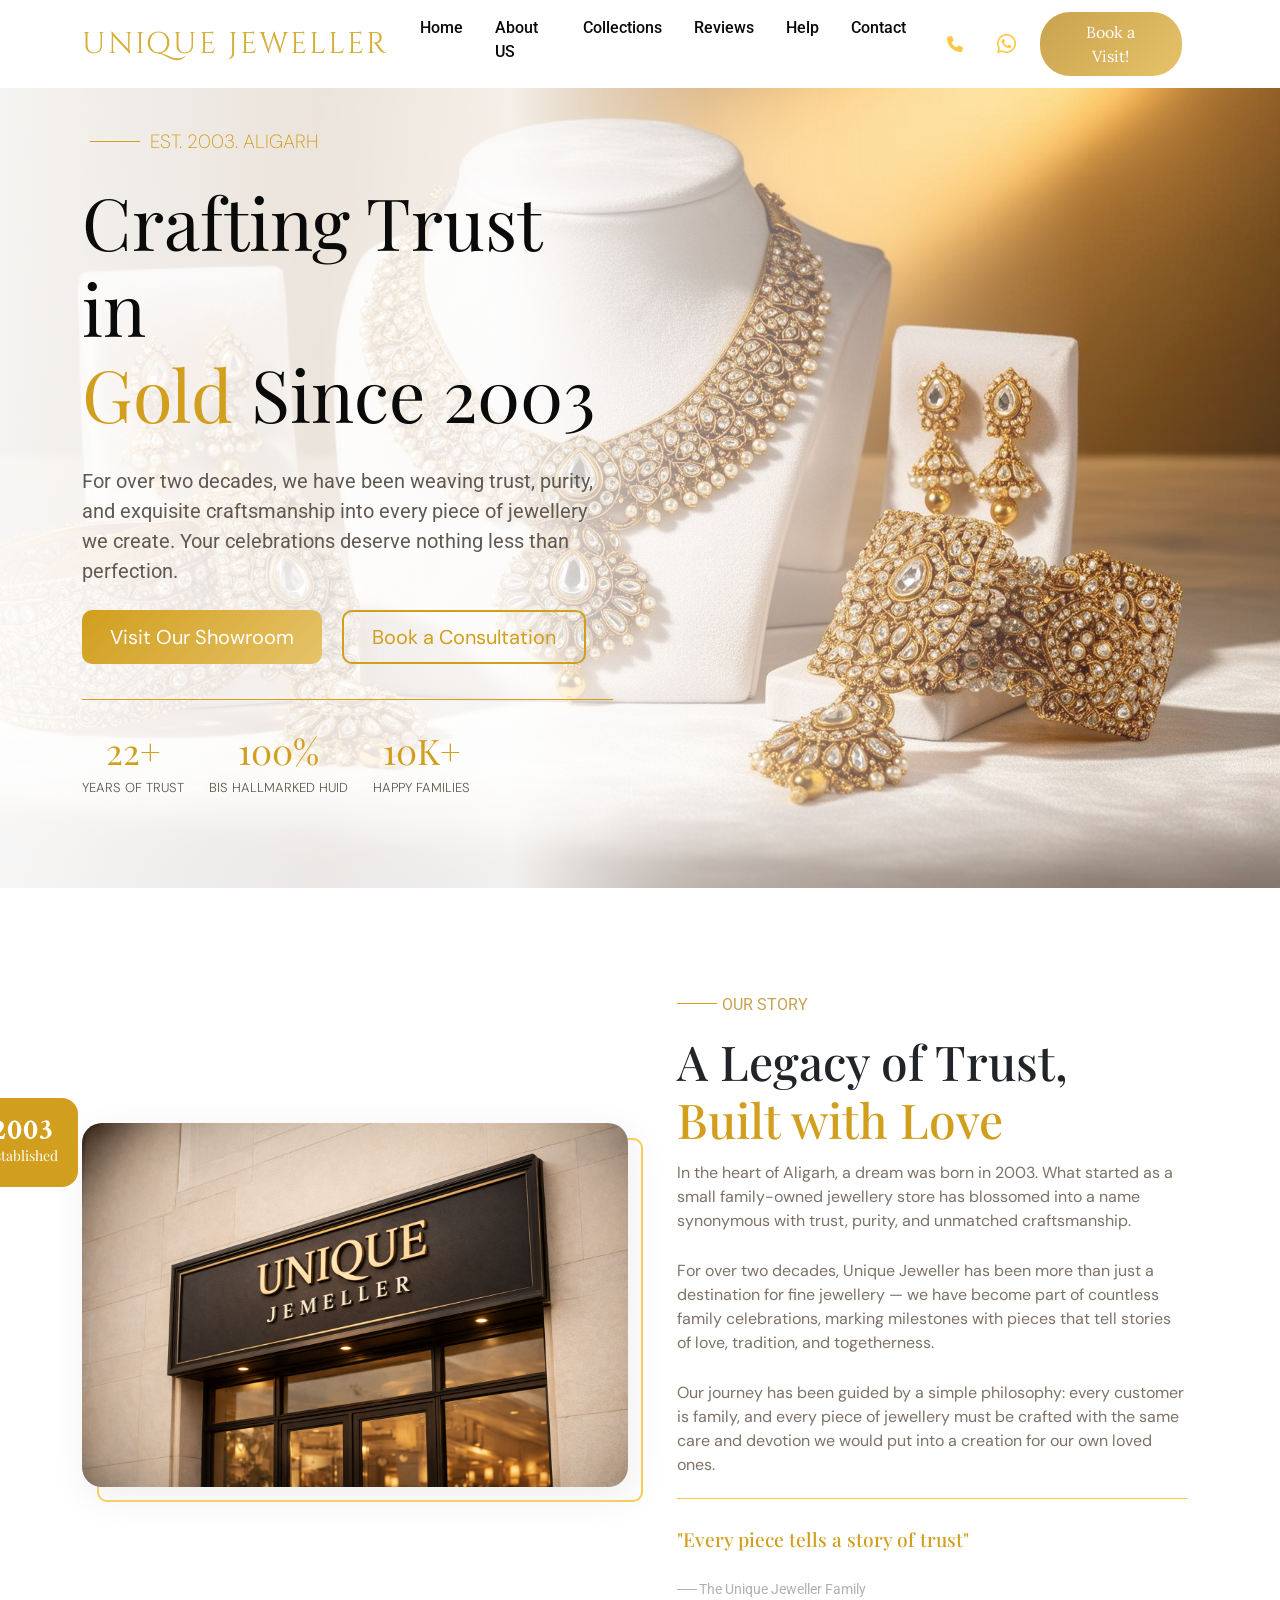
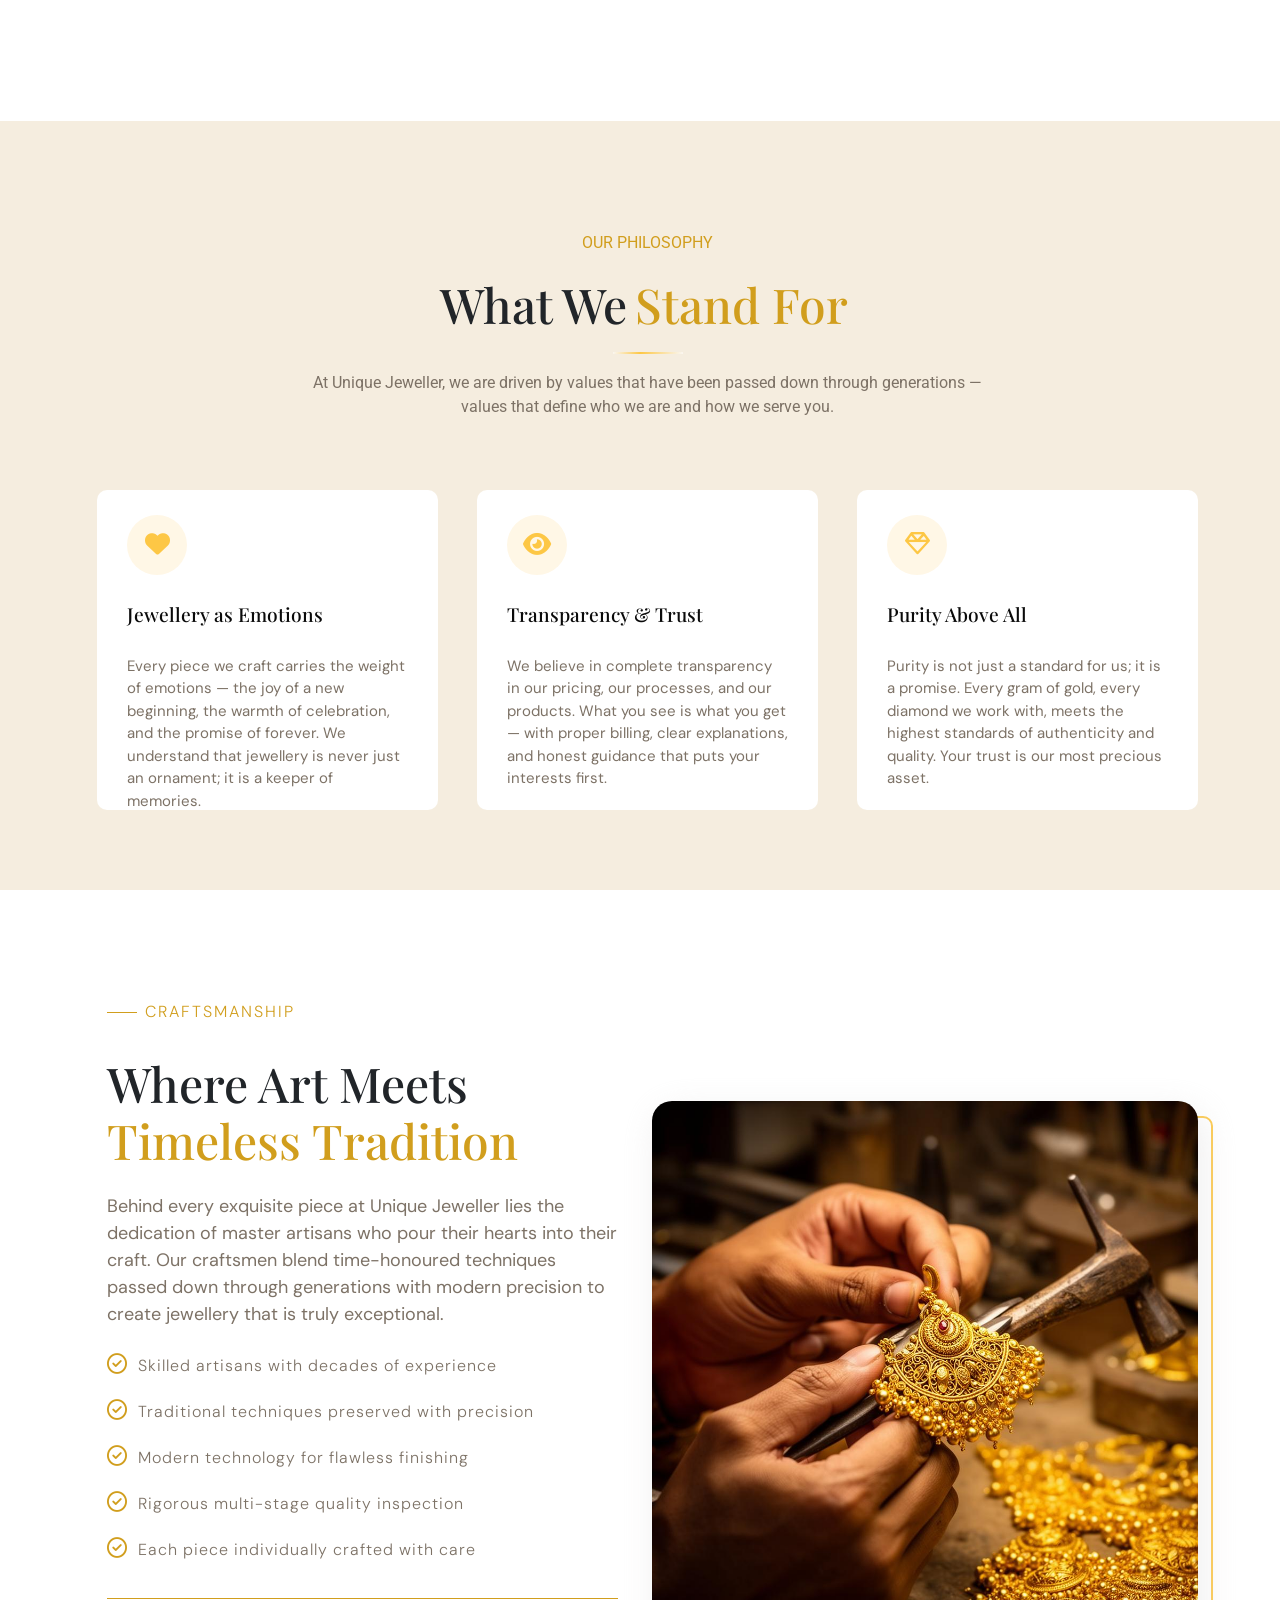
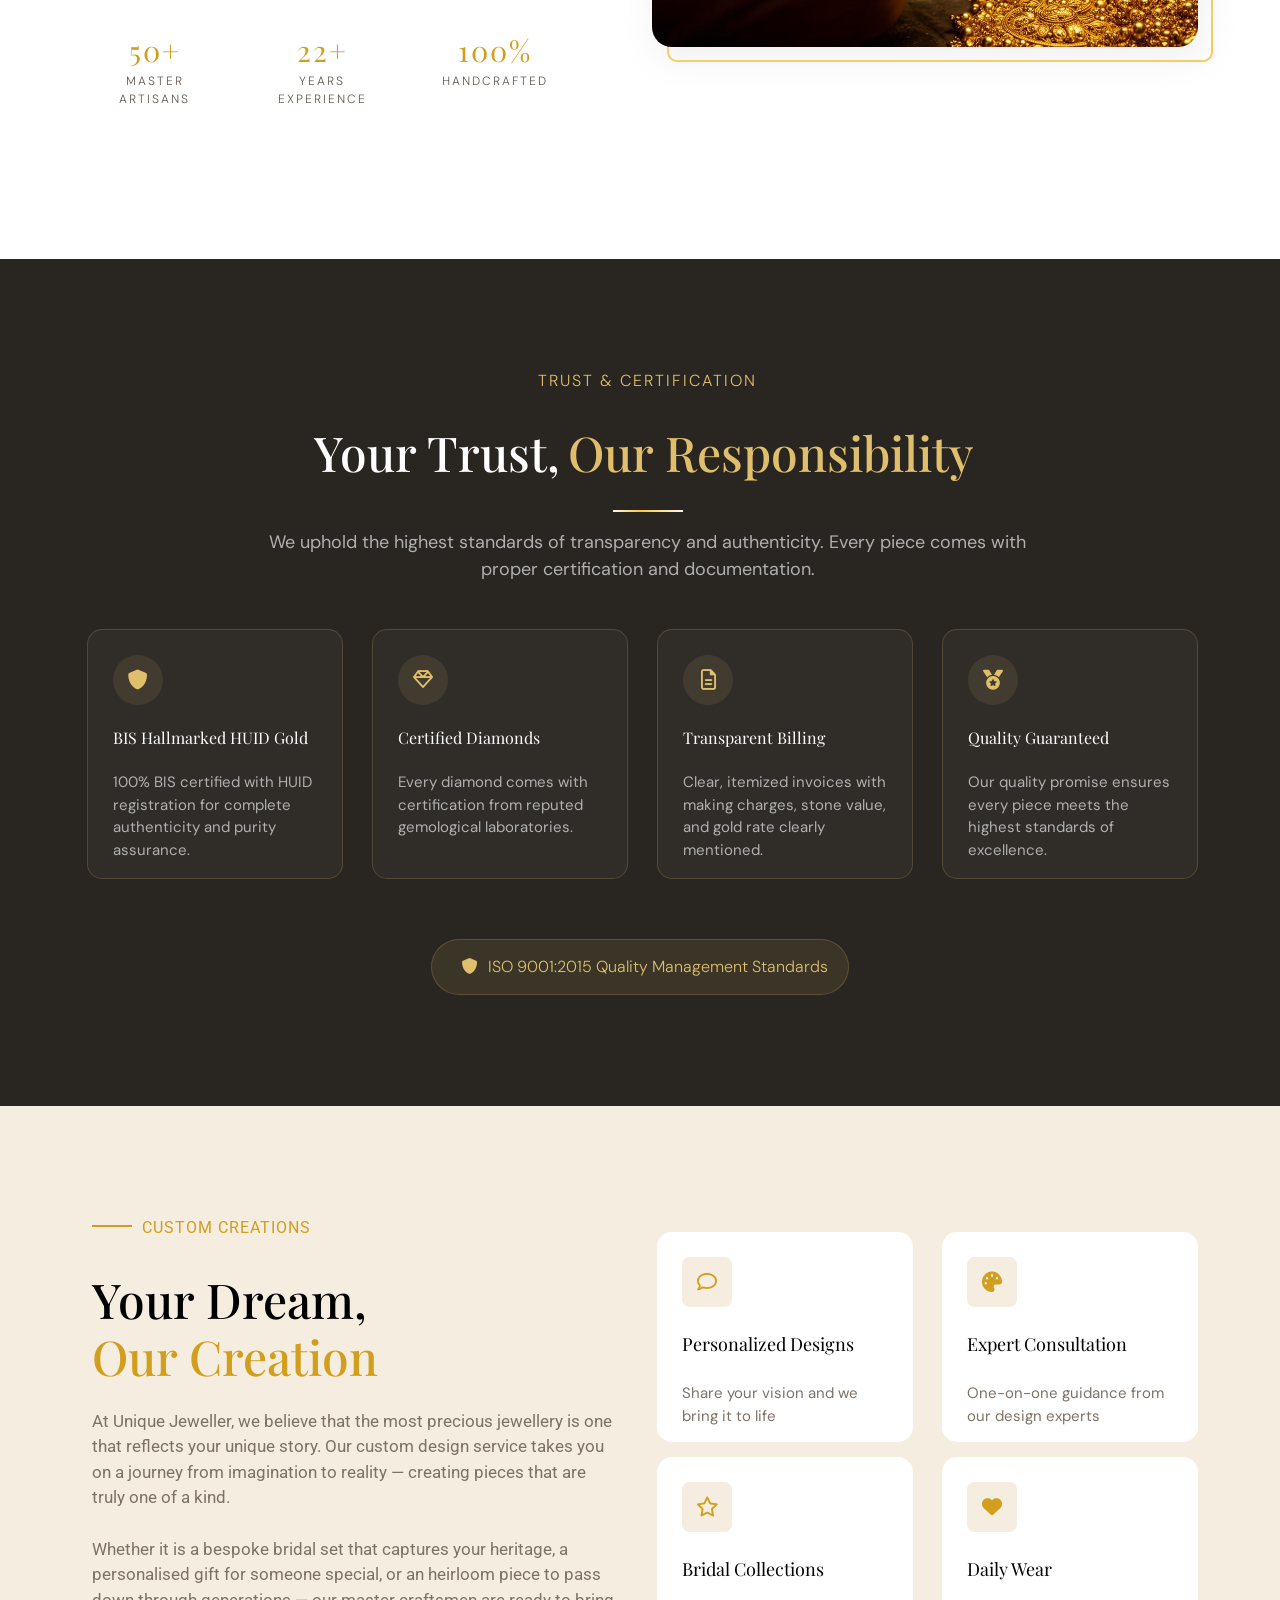
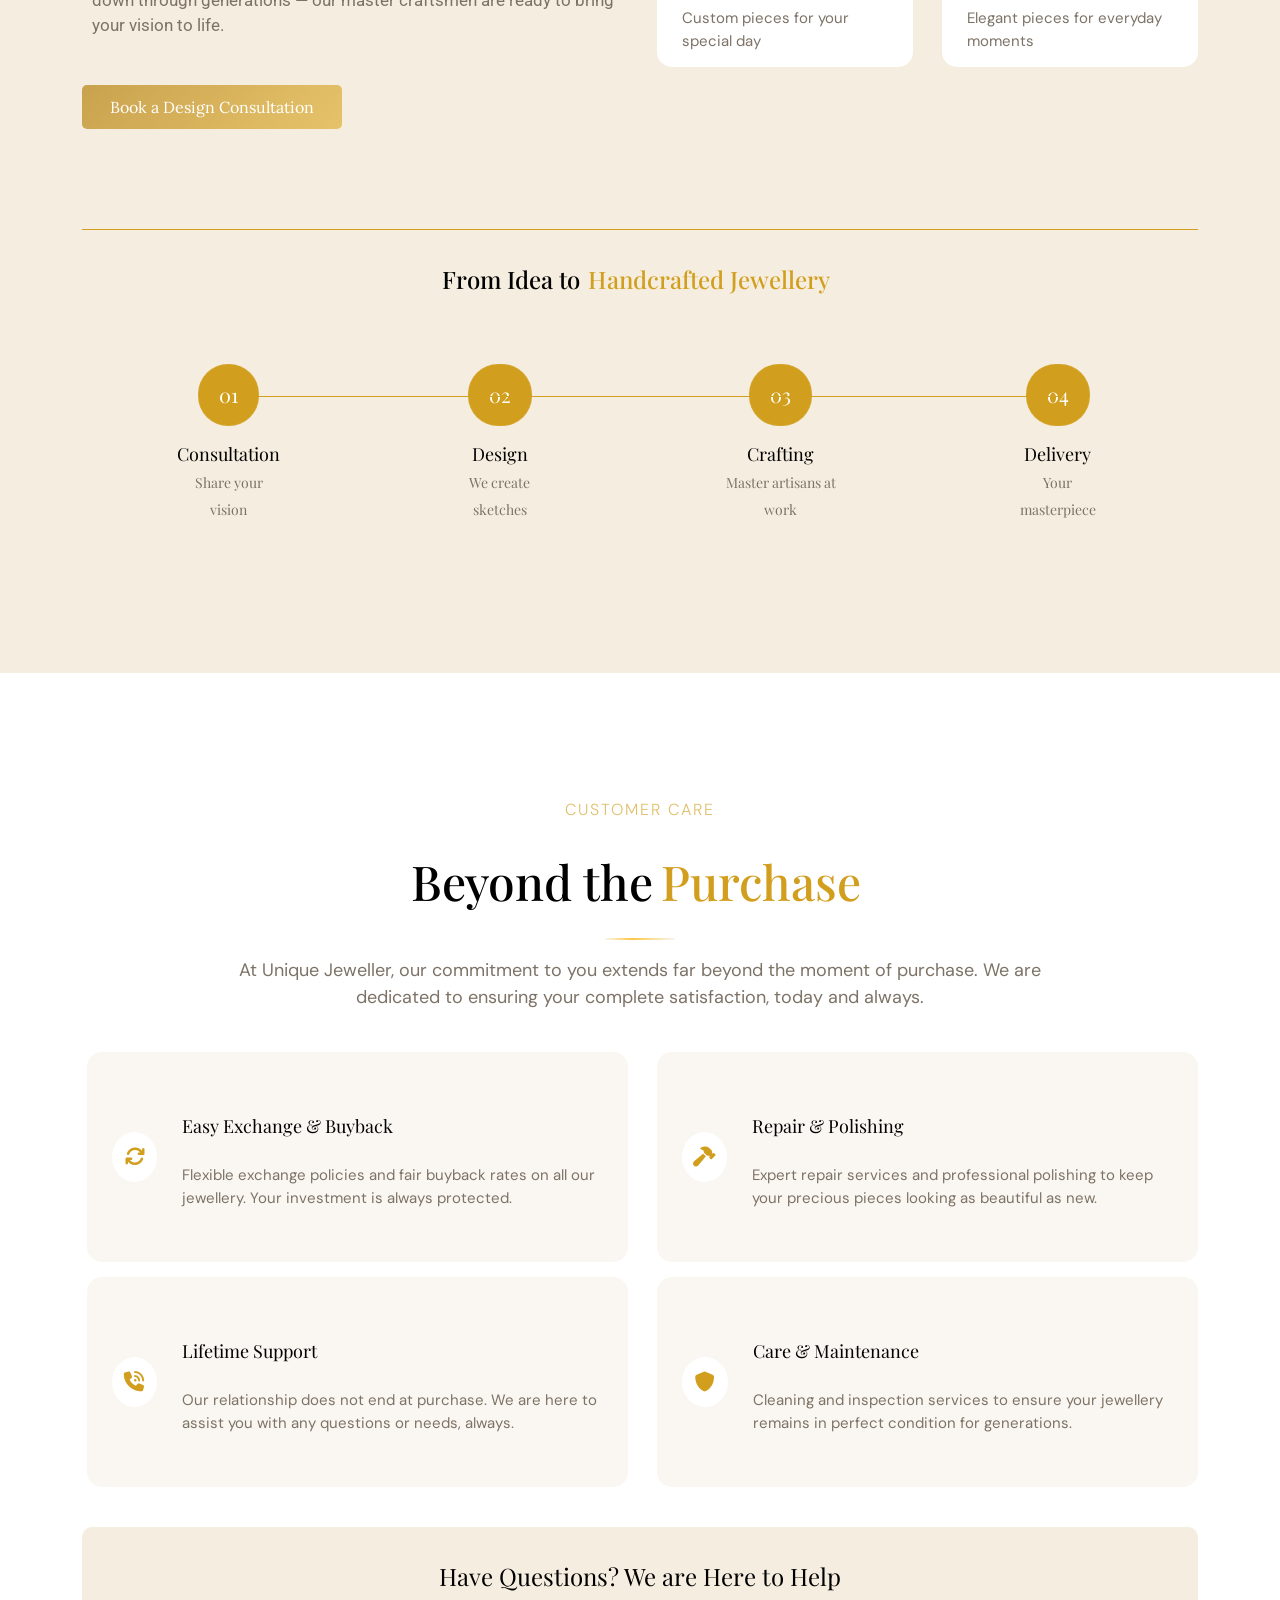
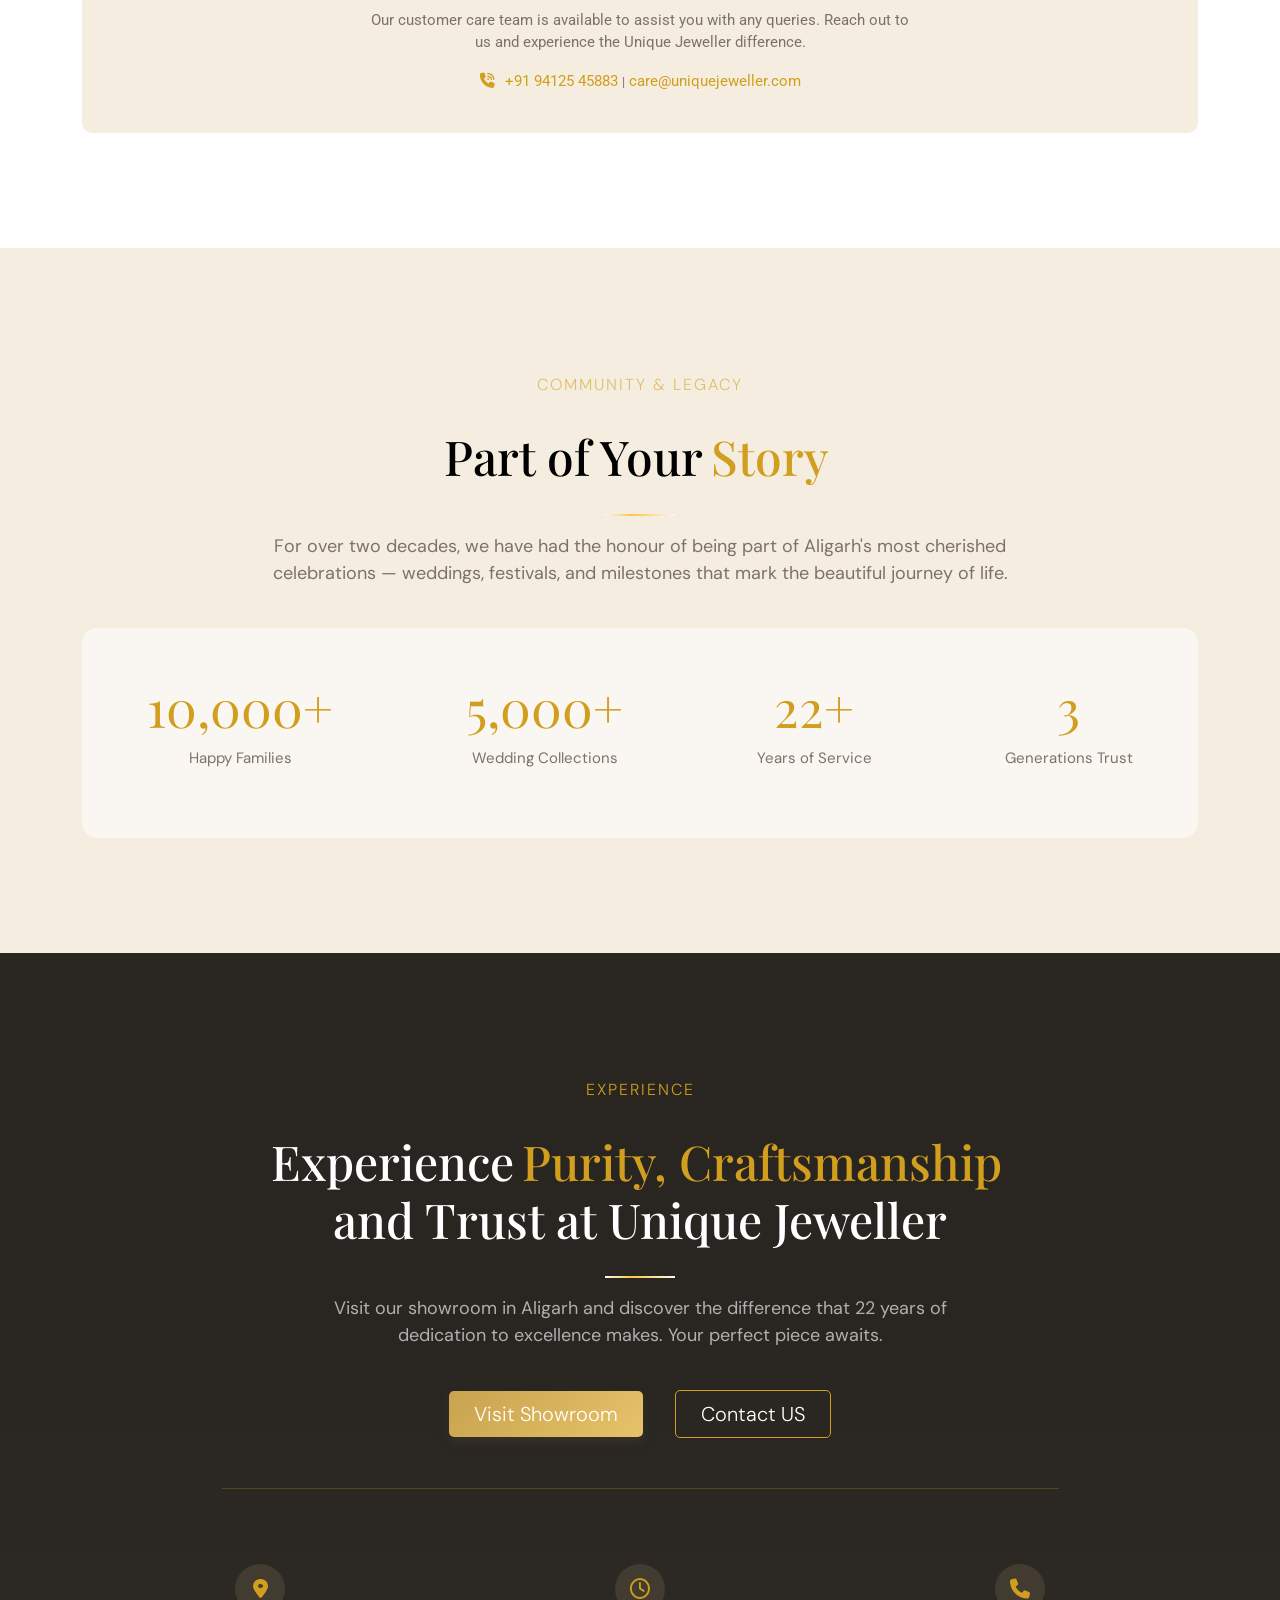
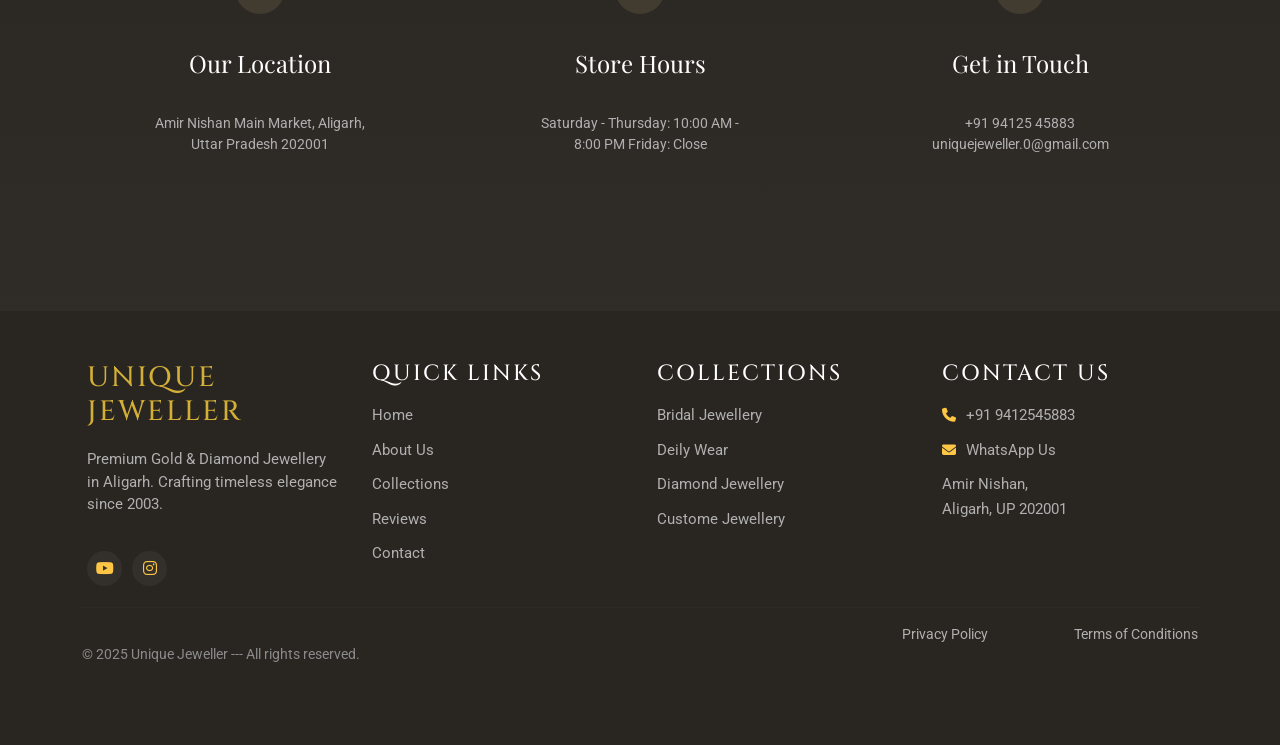
==== commit 4af9f799: "final update" ====
--- a/aboutus.html
+++ b/aboutus.html
@@ -460,7 +460,7 @@
           <div class="experiance-item">
             <span><i class="fa-solid fa-location-dot"></i></span>
             <h4>Our Location</h4>
-            <p>Main Market, Near Clock Tower
+            <p>Amir Nishan Main Market,
 Aligarh, Uttar Pradesh 202001</p>
           </div>
         </div>
@@ -468,16 +468,14 @@
           <div class="experiance-item">
             <span><i class="fa-regular fa-clock"></i></span>
             <h4>Store Hours</h4>
-            <p>Mon - Sat: 10:00 AM - 8:00 PM
-Sunday: 11:00 AM - 6:00 PM</p>
+            <p>Saturday - Thursday: 10:00 AM - 8:00 PM Friday: Close</p>
           </div>
         </div>
         <div class="col-md-4">
           <div class="experiance-item">
             <span><i class="fa-solid fa-phone"></i></span>
             <h4>Get in Touch</h4>
-            <p>+91 99999 99999
-info@uniquejeweller.com</p>
+            <p>+91 94125 45883 uniquejeweller.0@gmail.com</p>
           </div>
         </div>
       </div>
@@ -508,11 +506,11 @@
           <div class="footer-item">
             <h3>Quick Links</h3>
             <ul>
-              <li><a href="#">Home</a></li>
-              <li><a href="#">About Us</a></li>
-              <li><a href="#">Collections</a></li>
-              <li><a href="#">Reviews</a></li>
-              <li><a href="#">Contact</a></li>
+              <li><a href="./index.html">Home</a></li>
+              <li><a href="./aboutus.html">About Us</a></li>
+              <li><a href="./collections.html">Collections</a></li>
+              <li><a href="./index.html">Reviews</a></li>
+              <li><a href="./index.html">Contact</a></li>
             </ul>
           </div>
         </div>
@@ -521,10 +519,10 @@
           <div class="footer-item">
             <h3>Collections</h3>
             <ul>
-              <li><a href="collections.html">Bridal Jewellery</a></li>
-              <li><a href="collections.html">Deily Wear</a></li>
-              <li><a href="collections.html">Diamond Jewellery</a></li>
-              <li><a href="collections.html">Custome Jewellery</a></li>
+              <li><a href="./index.html">Bridal Jewellery</a></li>
+              <li><a href="./index.html">Deily Wear</a></li>
+              <li><a href="./index.html">Diamond Jewellery</a></li>
+              <li><a href="./index.html">Custome Jewellery</a></li>
             </ul>
           </div>
         </div>
@@ -533,9 +531,9 @@
           <div class="footer-item">
             <h3>Contact Us</h3>
             <ul>
-              <li><i class="fa-solid fa-phone"></i><a href="#">+91 9412545883</a></li>
-              <li><i class="fa-solid fa-envelope"></i><a href="#">WhatsApp Us</a></li>
-              <li><a href="#">Amir Nishan, <br>Aligarh, UP 202001</a></li>
+              <li><i class="fa-solid fa-phone"></i><a href="tel:+919412545883">+91 9412545883</a></li>
+              <li><i class="fa-solid fa-envelope"></i><a href="https://wa.me/+919412545883?text=Hello%20Unique%20Jeweller,%20I%20want%20to%20enquire%20about%20jewellery">WhatsApp Us</a></li>
+              <li><a href="https://www.google.com/maps/dir//Amir+Nishan,+Aligarh,+Uttar+Pradesh+202001/@30.3303503,78.0081109,15z/data=!4m8!4m7!1m0!1m5!1m1!1s0x3974a5ba114ba531:0xa2ebaacaaf89fecf!2m2!1d78.0837844!2d27.9034985?entry=ttu&g_ep=EgoyMDI1MTIwOS4wIKXMDSoASAFQAw%3D%3D">Amir Nishan, <br>Aligarh, UP 202001</a></li>
             </ul>
           </div>
         </div>
@@ -544,8 +542,8 @@
       <div class="copy-right d-md-flex justify-content-between">
         <p class="text-center">© 2025 Unique Jeweller --- All rights reserved.</p>
         <div class="d-md-flex justify-content-center">
-          <a href="#" class="mx-md-3">Privacy Policy</a>
-          <a href="#">Terms of Service</a>
+          <a href="./privacypolicy.html" class="mx-md-3">Privacy Policy</a>
+          <a href="./termsandcondition.html">Terms of Conditions</a>
         </div>
       </div>
     </div>
--- a/css/style.css
+++ b/css/style.css
@@ -166,6 +166,9 @@
     backdrop-filter: blur(12px);
     -webkit-backdrop-filter: blur(12px);
   }
+  .menu .bookavisit{
+    width: 100%;
+  }
 }
 
 /* hero section  */
@@ -1946,6 +1949,7 @@
   display: flex;
   align-items: center;
   justify-content:space-between;
+  overflow: hidden;
 }
 .legacy .legacy-number h4{
   font-size:3.2rem;
@@ -1965,7 +1969,20 @@
 }
 
 @media (max-width: 768px) {
-
+  .legacy .legacy-number{
+    flex-direction: column;
+    align-items: center;
+    text-align: center;
+    height: auto;
+  }
+
+  .legacy .legacy-number h4{
+    font-size: 3.5rem;
+  }
+
+  .legacy .legacy-number small{
+    font-size: 18px;
+  }
 }
 
 /* experience */
@@ -2062,6 +2079,7 @@
   flex-direction: column;
   align-items: center;
   justify-content:center;
+  color: #ffffff;
 }
 
 .experience .experiance-item span{
@@ -2072,16 +2090,18 @@
   display: flex;
   align-items: center;
   justify-content: center;
-  background-color:#ffffff;
+  background-color: #423b2f;
   font-size: 20px;
-  margin-right: 25px;
 }
 .experience .experiance-item h4{
   font-size:1.5rem;
   font-weight: 400;
   font-family: var(--font-serif);
-  color: var(--fourth-dark-color);
   padding: 0;
   line-height: 35px;
   text-align: center;
+}
+.experience .experiance-item p{
+  font-size: 14px;
+  color: var(--vlight-dark-color);
 }
